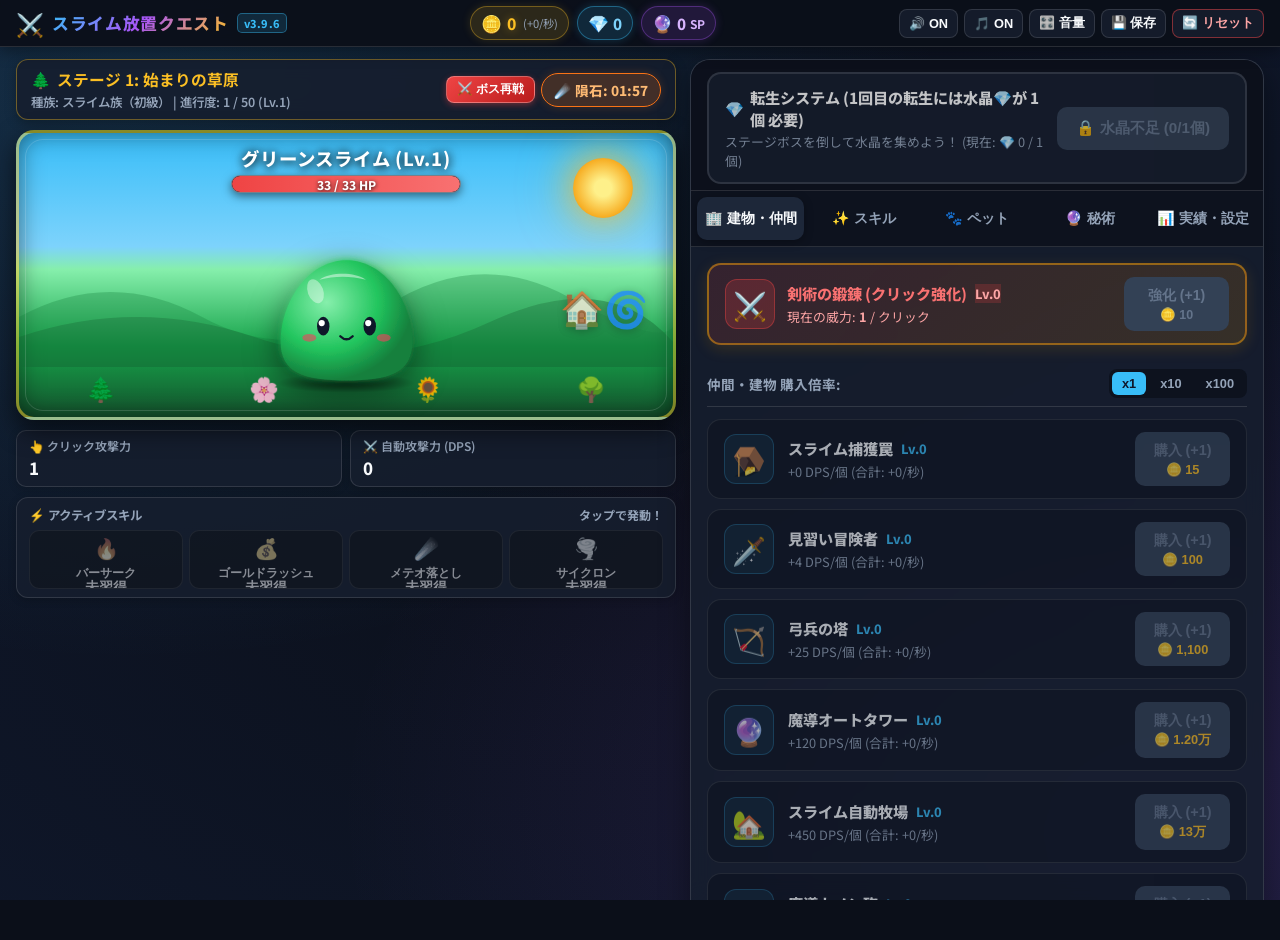
==== index.html @ 12e74dd8 "feat: v3.9.6 - 💎 通常冒険でのボス撃破時は「転生の水晶」が100%確定ドロップ！ボス再戦時は1/10確率の完全メリハリ仕様に調整！" ====
<!DOCTYPE html>
<html lang="ja">
<head>
  <meta charset="UTF-8">
  <meta name="viewport" content="width=device-width, initial-scale=1.0, maximum-scale=1.0, user-scalable=no, shrink-to-fit=no">
  <title>スライムクリッカー放置RPG - Slime Idle Quest</title>
  <link rel="preconnect" href="https://fonts.googleapis.com">
  <link rel="preconnect" href="https://fonts.gstatic.com" crossorigin>
  <link href="https://fonts.googleapis.com/css2?family=Noto+Sans+JP:wght@400;600;700;800;900&display=swap" rel="stylesheet">
  <link rel="stylesheet" href="style.css?v=3.9.6">
</head>
<body>

  <!-- ヘッダー -->
  <header>
    <div class="logo-area">
      <div class="logo-icon">⚔️</div>
      <h1>スライム放置クエスト</h1>
      <span class="version-badge" id="app-version">v3.9.6</span>
    </div>

    <div class="header-stats">
      <!-- ゴールド表示 -->
      <div class="gold-display" title="現在の所持ゴールド">
        <span class="gold-icon">🪙</span>
        <span class="gold-value" id="gold-display">0</span>
        <span class="gps-value">(+<span id="gps-display">0</span>/秒)</span>
      </div>

      <!-- 転生の水晶（ボスドロップ）表示 -->
      <div class="crystal-display" title="ボス討伐で手に入る「転生の水晶」">
        <span class="crystal-icon">💎</span>
        <span class="crystal-value" id="crystal-display">0</span>
      </div>

      <!-- 古代スキルポイント（転生で獲得）表示 -->
      <div class="soul-display" title="転生で手に入る「古代スキルポイント」">
        <span class="soul-icon">🔮</span>
        <span class="soul-value" id="sp-display">0</span>
        <span style="font-size: 0.75rem; color: var(--accent-purple-light); font-weight: 700;">SP</span>
      </div>
    </div>

    <div class="header-controls">
      <button class="icon-btn" id="btn-sound" title="効果音(SE)切替">🔊 <span id="sound-text">ON</span></button>
      <button class="icon-btn" id="btn-bgm" title="音楽(BGM)切替">🎵 <span id="bgm-text">ON</span></button>
      <button class="icon-btn" id="btn-volume-settings" title="音量調節">🎛️ 音量</button>
      <button class="icon-btn" id="btn-save" title="手動セーブ">💾 保存</button>
      <button class="icon-btn" id="btn-header-reset" style="border-color: rgba(239,68,68,0.5); color: #fca5a5;" title="データを完全初期化">🔄 リセット</button>
    </div>
  </header>

  <!-- メインコンテンツ -->
  <main class="game-container">
    
    <!-- 左カラム：バトル＆スライムエリア -->
    <section class="battle-section">
      
      <!-- ステージ情報カード -->
      <div class="stage-card">
        <div class="stage-info">
          <h2><span id="stage-icon">🌲</span> <span id="stage-title">ステージ 1: 始まりの草原</span></h2>
          <div class="stage-progress-text" id="stage-progress-text">進行度: 1 / 50 (Lv.1)</div>
        </div>
        <div style="display: flex; gap: 6px; align-items: center; flex-wrap: wrap;">
          <button class="stage-boss-btn" id="btn-open-boss-modal" title="倒したことのあるボスと再戦！">⚔️ ボス再戦</button>
          <button class="stage-exit-boss-btn" id="btn-exit-boss-replay" style="display: none;" title="通常の最高ステージ進行に戻る">⏩ 通常に戻る</button>
          <!-- 隕石ラッシュ（120秒周期 20秒攻撃力2倍フィーバー）タイマー -->
          <div class="meteor-timer-badge" id="meteor-timer-badge" title="120秒ごとに20秒間、隕石が降って全攻撃力が2倍！">
            ☄️ <span id="meteor-timer-text">隕石: 02:00</span>
          </div>
          <div class="boss-timer-badge" id="boss-timer-badge">
            BOSS: <span id="boss-timer-val">40</span>s
          </div>
        </div>
      </div>

      <!-- スライム召喚・ダイナミックステージ環境エリア -->
      <div class="slime-arena env-stage-1" id="slime-arena">
        
        <!-- 背景環境レイヤー（天体、山並み、雲、風車、パーティクル等） -->
        <div class="arena-environment" id="arena-environment"></div>

        <!-- 購入した建物・仲間たちが登場するフィールドレイヤー -->
        <div class="field-buildings-layer" id="field-buildings-layer"></div>

        <!-- エフェクト・ダメージ数値レイヤー -->
        <div class="effect-layer" id="effect-layer"></div>

        <!-- 敵ステータス -->
        <div class="enemy-info">
          <h3 class="enemy-name" id="enemy-name">グリーンスライム (Lv.1)</h3>
          <div class="enemy-hp-container">
            <div class="enemy-hp-bar" id="enemy-hp-bar"></div>
            <div class="enemy-hp-text" id="enemy-hp-text">25 / 25 HP</div>
          </div>
        </div>

        <!-- 地面の影 -->
        <div class="slime-shadow"></div>

        <!-- スライム・モンスター本体 -->
        <div class="slime-wrapper" id="slime-target">
          <svg class="slime-svg" id="slime-svg-element" viewBox="0 0 200 200">
            <defs>
              <radialGradient id="monster-grad" cx="35%" cy="35%" r="65%">
                <stop offset="0%" stop-color="#86efac" id="grad-stop-1" />
                <stop offset="60%" stop-color="#22c55e" id="grad-stop-2" />
                <stop offset="100%" stop-color="#15803d" id="grad-stop-3" />
              </radialGradient>
              <filter id="slime-glow" x="-20%" y="-20%" width="140%" height="140%">
                <feGaussianBlur stdDeviation="4" result="blur" />
                <feComposite in="SourceGraphic" in2="blur" operator="over" />
              </filter>
            </defs>
            <!-- 種族ごとに完全に切り替わるモンスターグラフィック -->
            <g id="monster-content"></g>
            <!-- 装飾（王冠や角など） -->
            <g id="slime-accessory"></g>
          </svg>
        </div>
      </div>

      <!-- 戦闘ステータス -->
      <div class="combat-stats-grid">
        <div class="stat-box">
          <span class="stat-label">👆 クリック攻撃力</span>
          <span class="stat-val" id="stat-click-power">1</span>
        </div>
        <div class="stat-box">
          <span class="stat-label">⚔️ 自動攻撃力 (DPS)</span>
          <span class="stat-val" id="stat-dps">0</span>
        </div>
      </div>

      <!-- クイック・アクティブスキルバー -->
      <div class="skills-action-bar">
        <div class="skills-action-bar-title">
          <span>⚡ アクティブスキル</span>
          <span style="font-size: 0.75rem;">タップで発動！</span>
        </div>
        <div class="active-skills-list">
          <button class="active-skill-btn" id="skill-btn-berserk" disabled>
            <span class="skill-icon">🔥</span>
            <span class="skill-name">バーサーク</span>
            <div class="skill-cooldown-overlay" id="cd-berserk"></div>
          </button>
          <button class="active-skill-btn" id="skill-btn-goldrush" disabled>
            <span class="skill-icon">💰</span>
            <span class="skill-name">ゴールドラッシュ</span>
            <div class="skill-cooldown-overlay" id="cd-goldrush"></div>
          </button>
          <button class="active-skill-btn" id="skill-btn-meteor" disabled>
            <span class="skill-icon">☄️</span>
            <span class="skill-name">メテオ落とし</span>
            <div class="skill-cooldown-overlay" id="cd-meteor"></div>
          </button>
          <button class="active-skill-btn" id="skill-btn-cyclone" disabled>
            <span class="skill-icon">🌪️</span>
            <span class="skill-name">サイクロン</span>
            <div class="skill-cooldown-overlay" id="cd-cyclone"></div>
          </button>
        </div>
      </div>

    </section>

    <!-- 右カラム：ショップ・育成・タブセクション -->
    <section class="upgrade-section">
      
      <!-- 超見やすい目立つ転生バナー / ボタンエリア -->
      <div class="rebirth-banner-container">
        <div class="rebirth-banner locked" id="rebirth-banner">
          <div class="rebirth-banner-info">
            <div class="rebirth-banner-title">
              <span class="rebirth-banner-icon">💎</span>
              <span id="rebirth-banner-text">転生システム (ボス討伐で水晶💎を獲得！)</span>
            </div>
            <div class="rebirth-banner-sub" id="rebirth-banner-sub">水晶💎を消費して転生し、古代スキルポイント(SP +1pt)をGET！</div>
          </div>
          <button class="rebirth-banner-btn" id="btn-rebirth-trigger" disabled>
            <span>💎 転生する (SP+1)</span>
          </button>
        </div>
      </div>

      <!-- タブバー -->
      <div class="tab-bar">
        <button class="tab-btn active" data-tab="buildings">🏢 建物・仲間</button>
        <button class="tab-btn" data-tab="skills">✨ スキル</button>
        <button class="tab-btn" data-tab="pets">🐾 ペット</button>
        <button class="tab-btn" data-tab="rebirth">🔮 秘術</button>
        <button class="tab-btn" data-tab="stats">📊 実績・設定</button>
      </div>

      <!-- タブコンテンツエリア -->
      <div class="tab-content">
        
        <!-- タブ1: 建物・施設 -->
        <div class="tab-pane active" id="pane-buildings">
          
          <!-- 常設: 剣術の鍛錬（クリック攻撃力強化カード） -->
          <div id="click-upgrade-container" style="margin-bottom: 12px;"></div>

          <div class="building-controls">
            <span style="font-size: 0.85rem; color: var(--text-sub); font-weight: 700;">仲間・建物 購入倍率:</span>
            <div class="buy-multiplier-group">
              <button class="mult-btn active" data-mult="1">x1</button>
              <button class="mult-btn" data-mult="10">x10</button>
              <button class="mult-btn" data-mult="100">x100</button>
            </div>
          </div>
          
          <div id="building-list" style="display: flex; flex-direction: column; gap: 10px;">
            <!-- JSで動的に建物カードを生成 -->
          </div>
        </div>

        <!-- タブ2: スキルツリー / アップグレード -->
        <div class="tab-pane" id="pane-skills">
          <div id="skill-list" style="display: flex; flex-direction: column; gap: 10px;">
            <!-- JSで動的にスキルカードを生成 -->
          </div>
        </div>

        <!-- タブ: ペット（お供モンスター） -->
        <div class="tab-pane" id="pane-pets">
          <div class="pet-intro-card">
            <div style="font-size: 1.05rem; font-weight: 800; color: #38bdf8; margin-bottom: 4px;">
              🐾 お供ペット（最大2体まで装備可能！）
            </div>
            <div style="font-size: 0.8rem; color: var(--text-sub); line-height: 1.5;">
              敵を倒した時に<strong>約1.5%の確率でモンスターが仲間入り</strong>！所持しているペットは<strong>最大2体まで同時に装備可能</strong>！同じペットを仲間にすると<strong>レベル（親愛度）がUP</strong>してボーナスがさらに強化されます！
            </div>
          </div>
          <div id="pet-list" style="display: flex; flex-direction: column; gap: 10px;">
            <!-- JSで動的にペットカードを生成 -->
          </div>
        </div>

        <!-- タブ3: 転生・古代の秘術（SPで永続強化） -->
        <div class="tab-pane" id="pane-rebirth">
          <div class="rebirth-intro-card">
            <div style="font-size: 1.1rem; font-weight: 800; color: var(--accent-purple); margin-bottom: 4px;">
              🔮 古代の秘術（永続スキル）
            </div>
            <div style="font-size: 0.85rem; color: var(--text-sub); line-height: 1.5;">
              ボスを倒して手に入れた「転生の水晶 💎」を使って転生すると、<strong>古代スキルポイント(SP)が 1pt 貯まります</strong>！SPを使って秘術を習得しよう！（Lvアップごとに必要SPが+1pt増加）
            </div>
          </div>

          <div id="rebirth-skill-list" style="display: flex; flex-direction: column; gap: 10px;">
            <!-- JSで動的に転生スキルカードを生成 -->
          </div>
        </div>

        <!-- タブ4: 実績・ステータス・設定 -->
        <div class="tab-pane" id="pane-stats">
          <h3 style="font-size: 1rem; margin-bottom: 10px; color: var(--accent-gold); font-weight: 800;">📈 プレイ統計</h3>
          <div class="stats-list">
            <div class="stats-row">
              <span>総討伐モンスター数</span>
              <strong id="stat-total-kills">0 体</strong>
            </div>
            <div class="stats-row">
              <span>累計獲得ゴールド</span>
              <strong id="stat-total-gold">0 G</strong>
            </div>
            <div class="stats-row">
              <span>累計獲得「転生の水晶」</span>
              <strong id="stat-total-crystals">0 個</strong>
            </div>
            <div class="stats-row">
              <span>転生回数（獲得古代SP）</span>
              <strong id="stat-rebirth-count">0 回</strong>
            </div>
            <div class="stats-row">
              <span>総クリック回数</span>
              <strong id="stat-total-clicks">0 回</strong>
            </div>
            <div class="stats-row">
              <span>現在の進行度</span>
              <strong id="stat-max-stage">Lv.1 (ステージ 1)</strong>
            </div>
            <div class="stats-row">
              <span>プレイ時間</span>
              <strong id="stat-play-time">0分</strong>
            </div>
          </div>

          <!-- 音量調節セクション -->
          <h3 style="font-size: 1rem; margin: 16px 0 10px 0; color: #38bdf8; font-weight: 800;">🎛️ サウンド・音量調節</h3>
          <div class="volume-control-card">
            <div class="volume-row">
              <div class="volume-label-group">
                <span>🎵 音楽 (BGM) 音量</span>
                <span class="volume-val-badge" id="val-bgm-volume-tab">75%</span>
              </div>
              <div class="volume-slider-container">
                <input type="range" min="0" max="100" value="75" class="volume-slider" id="slider-bgm-volume-tab">
              </div>
            </div>
            <div class="volume-row">
              <div class="volume-label-group">
                <span>🔊 効果音 (SE) 音量</span>
                <span class="volume-val-badge" id="val-se-volume-tab">80%</span>
              </div>
              <div class="volume-slider-container">
                <input type="range" min="0" max="100" value="80" class="volume-slider" id="slider-se-volume-tab">
              </div>
            </div>
          </div>

          <div class="setting-buttons-group">
            <button class="icon-btn" id="btn-manual-save" style="justify-content: center;">💾 進行状況を手動セーブ</button>
            <button class="danger-btn" id="btn-reset-data">⚠️ データをリセットして最初から</button>
          </div>
        </div>

      </div>

    </section>

  </main>

  <!-- 転生確認モーダル -->
  <div class="modal-backdrop" id="rebirth-modal">
    <div class="modal-box">
      <div class="modal-icon">💎</div>
      <h3 class="modal-title" style="color: #38bdf8;">水晶を使った魂の転生</h3>
      <p class="modal-desc" id="modal-rebirth-desc" style="margin-bottom: 16px;">
        「転生の水晶 💎」を消費して転生します。<br>
        ゴールドと建物はリセットされ Lv.1 からの再スタートとなりますが、<br>
        <strong style="color: #d8b4fe;">「古代スキルポイント 🔮 +2 SP（確率で +3 SP！）」を獲得し、習得した古代の秘術はすべて永久に引き継がれます！</strong>
      </p>
      <div class="modal-reward-box" style="border-color: #38bdf8; background: rgba(2, 132, 199, 0.15);">
        <span style="font-size: 1.6rem;">🔮</span>
        <span class="modal-reward-val" style="color: #d8b4fe;">獲得: 古代SP +2 pt (確率で +3 pt！)</span>
      </div>
      <div style="display: flex; gap: 10px;">
        <button class="icon-btn" id="btn-cancel-rebirth" style="flex: 1; justify-content: center; background: #334155;">やめる</button>
        <button class="modal-close-btn" id="btn-confirm-rebirth" style="flex: 1.5; background: linear-gradient(135deg, #0284c7, #7c3aed); color: #fff;">💎 消費して転生！</button>
      </div>
    </div>
  </div>

  <!-- オフライン報酬モーダル -->
  <div class="modal-backdrop" id="offline-modal">
    <div class="modal-box">
      <div class="modal-icon">🎁</div>
      <h3 class="modal-title">おかえりなさい！</h3>
      <p class="modal-desc" id="offline-modal-desc">
        あなたが冒険を休んでいる間にも、仲間の冒険者や建物たちがスライムを討伐しゴールドを稼いでおいてくれました！
      </p>
      <div class="modal-reward-box">
        <span style="font-size: 1.6rem;">🪙</span>
        <span class="modal-reward-val" id="offline-gold-val">+0 G</span>
      </div>
      <button class="modal-close-btn" id="btn-claim-offline">報酬を受け取って再開！</button>
    </div>
  </div>

  <!-- 音量設定モーダル -->
  <div class="modal-backdrop" id="volume-modal">
    <div class="modal-box">
      <div class="modal-icon">🎛️</div>
      <h3 class="modal-title" style="color: #38bdf8;">サウンド・音量設定</h3>
      <p class="modal-desc" style="margin-bottom: 16px;">
        BGM（音楽）と効果音（SE）の音量を好みの大きさにスライダーで自由に調節できます。
      </p>

      <div class="volume-control-card" style="text-align: left; background: rgba(15, 23, 42, 0.6);">
        <div class="volume-row">
          <div class="volume-label-group">
            <span>🎵 音楽 (BGM) 音量</span>
            <span class="volume-val-badge" id="val-bgm-volume-modal">75%</span>
          </div>
          <div class="volume-slider-container">
            <input type="range" min="0" max="100" value="75" class="volume-slider" id="slider-bgm-volume-modal">
          </div>
        </div>
        <div class="volume-row" style="margin-top: 10px;">
          <div class="volume-label-group">
            <span>🔊 効果音 (SE) 音量</span>
            <span class="volume-val-badge" id="val-se-volume-modal">80%</span>
          </div>
          <div class="volume-slider-container">
            <input type="range" min="0" max="100" value="80" class="volume-slider" id="slider-se-volume-modal">
          </div>
        </div>
      </div>

      <button class="modal-close-btn" id="btn-close-volume-modal">設定を閉じる</button>
    </div>
  </div>

  <!-- ⚔️ 撃破済みボス再戦モーダル -->
  <div class="modal-backdrop" id="boss-modal">
    <div class="modal-box" style="max-width: 520px;">
      <div class="modal-icon">⚔️</div>
      <h3 class="modal-title" style="color: #ef4444;">撃破済みボス再戦</h3>
      <p class="modal-desc" style="margin-bottom: 14px;">
        これまでに倒したことのあるボスの種類を選んで再戦できます！<br>
        ボスを倒すと<strong>「転生の水晶 💎（確率1/10）」</strong>や<strong>「その種族のペット（確率1.5%）」</strong>を獲得可能！
      </p>

      <div id="boss-select-list" style="max-height: 280px; overflow-y: auto; display: flex; flex-direction: column; gap: 8px; margin-bottom: 14px; text-align: left;">
        <!-- JSで動的に撃破済みボスカテゴリ一覧を生成 -->
      </div>

      <button class="modal-close-btn" id="btn-close-boss-modal">閉じる</button>
    </div>
  </div>

  <!-- トースト通知コンテナ -->
  <div class="toast-container" id="toast-container"></div>

  <!-- ゲームスクリプト -->
  <script src="game.js?v=3.9.6"></script>
</body>
</html>
---- style.css ----
:root {
  --bg-main: #0b0f19;
  --bg-card: rgba(22, 30, 46, 0.88);
  --bg-card-hover: rgba(30, 41, 59, 0.95);
  --border-color: rgba(255, 255, 255, 0.12);
  --border-gold: rgba(251, 191, 36, 0.4);
  --border-purple: rgba(168, 85, 247, 0.5);
  --text-main: #f8fafc;
  --text-sub: #94a3b8;
  --accent-gold: #fbbf24;
  --accent-gold-dark: #d97706;
  --accent-green: #22c55e;
  --accent-blue: #38bdf8;
  --accent-purple: #a855f7;
  --accent-purple-light: #d8b4fe;
  --accent-red: #ef4444;
  --hp-bar: #ef4444;
  --hp-bg: #1e293b;
  --font-sans: 'Noto Sans JP', -apple-system, BlinkMacSystemFont, sans-serif;
  --shadow-glow: 0 0 25px rgba(56, 189, 248, 0.25);
}

* {
  box-sizing: border-box;
  margin: 0;
  padding: 0;
  user-select: none;
  -webkit-user-select: none;
  -webkit-touch-callout: none;
  -webkit-tap-highlight-color: transparent;
  touch-action: manipulation;
}

html, body {
  touch-action: manipulation;
  overflow-x: hidden;
  height: 100%;
}

body {
  font-family: var(--font-sans);
  background-color: var(--bg-main);
  background-image: 
    radial-gradient(at 10% 10%, rgba(56, 189, 248, 0.15) 0px, transparent 50%),
    radial-gradient(at 90% 90%, rgba(168, 85, 247, 0.15) 0px, transparent 50%),
    radial-gradient(at 50% 50%, rgba(11, 15, 25, 1) 0px, rgba(15, 23, 42, 0.9) 100%);
  color: var(--text-main);
  min-height: 100vh;
  display: flex;
  flex-direction: column;
}

/* ヘッダー（スリム・コンパクト設計でiPadでも1行にすっきり収まる） */
header {
  display: flex;
  justify-content: space-between;
  align-items: center;
  padding: 6px 16px;
  background: rgba(11, 15, 25, 0.94);
  backdrop-filter: blur(12px);
  border-bottom: 1px solid var(--border-color);
  position: sticky;
  top: 0;
  z-index: 100;
  box-shadow: 0 4px 16px rgba(0, 0, 0, 0.4);
  gap: 10px;
  flex-wrap: nowrap;
}

.logo-area {
  display: flex;
  align-items: center;
  gap: 8px;
  flex-shrink: 0;
}

.logo-icon {
  font-size: 1.4rem;
  animation: bounce-small 2s infinite ease-in-out;
}

.logo-area h1 {
  font-size: 1.05rem;
  font-weight: 800;
  background: linear-gradient(135deg, #38bdf8, #a855f7, #fbbf24);
  -webkit-background-clip: text;
  -webkit-text-fill-color: transparent;
  letter-spacing: 0.04em;
  white-space: nowrap;
}

.version-badge {
  background: rgba(56, 189, 248, 0.15);
  border: 1px solid rgba(56, 189, 248, 0.4);
  color: #38bdf8;
  font-size: 0.68rem;
  font-weight: 800;
  padding: 1px 6px;
  border-radius: 5px;
  letter-spacing: 0.02em;
}

.header-stats {
  display: flex;
  gap: 8px;
  align-items: center;
  flex-shrink: 1;
}

.gold-display {
  display: flex;
  align-items: center;
  gap: 5px;
  background: rgba(251, 191, 36, 0.14);
  border: 1px solid rgba(251, 191, 36, 0.35);
  padding: 4px 10px;
  border-radius: 999px;
  box-shadow: 0 0 10px rgba(251, 191, 36, 0.15);
}

.gold-icon {
  font-size: 1.05rem;
  animation: spin-slow 8s linear infinite;
}

.gold-value {
  font-size: 0.98rem;
  font-weight: 800;
  color: var(--accent-gold);
  font-variant-numeric: tabular-nums;
  text-shadow: 0 0 8px rgba(251, 191, 36, 0.4);
}

.gps-value {
  font-size: 0.7rem;
  color: var(--text-sub);
  margin-left: 2px;
}

/* 転生の水晶表示バッジ */
.crystal-display {
  display: flex;
  align-items: center;
  gap: 4px;
  background: rgba(56, 189, 248, 0.15);
  border: 1px solid rgba(56, 189, 248, 0.4);
  padding: 4px 10px;
  border-radius: 999px;
  box-shadow: 0 0 10px rgba(56, 189, 248, 0.2);
}

.crystal-icon {
  font-size: 1.05rem;
  animation: magic-float 2.5s infinite ease-in-out;
}

.crystal-value {
  font-size: 0.95rem;
  font-weight: 800;
  color: #7dd3fc;
}

/* 古代スキルポイント(SP)表示バッジ */
.soul-display {
  display: flex;
  align-items: center;
  gap: 4px;
  background: rgba(168, 85, 247, 0.15);
  border: 1px solid rgba(168, 85, 247, 0.35);
  padding: 4px 10px;
  border-radius: 999px;
  box-shadow: 0 0 10px rgba(168, 85, 247, 0.2);
}

.soul-icon {
  font-size: 1.05rem;
  animation: pulse-glow 3s infinite ease-in-out;
}

.soul-value {
  font-size: 0.95rem;
  font-weight: 800;
  color: var(--accent-purple-light);
}

.header-controls {
  display: flex;
  gap: 6px;
  flex-shrink: 0;
}

.icon-btn {
  background: var(--bg-card);
  border: 1px solid var(--border-color);
  color: var(--text-main);
  padding: 5px 9px;
  border-radius: 8px;
  cursor: pointer;
  font-size: 0.8rem;
  font-weight: 700;
  transition: all 0.2s;
  display: flex;
  align-items: center;
  gap: 4px;
  white-space: nowrap;
}

.icon-btn:hover {
  background: var(--bg-card-hover);
  border-color: rgba(255, 255, 255, 0.3);
  transform: translateY(-1px);
}

/* メインレイアウト（iPadでも快適な2カラム・1画面設計） */
.game-container {
  display: grid;
  grid-template-columns: 1.15fr 1fr;
  gap: 14px;
  padding: 12px 16px;
  max-width: 1320px;
  margin: 0 auto;
  flex: 1;
  width: 100%;
}

@media (max-width: 960px) {
  .game-container {
    grid-template-columns: 1fr;
    padding: 10px;
    gap: 12px;
  }
}

/* 左側：バトル＆スライムエリア */
.battle-section {
  display: flex;
  flex-direction: column;
  gap: 10px;
}

.stage-card {
  background: var(--bg-card);
  border: 1px solid var(--border-gold);
  border-radius: 12px;
  padding: 8px 14px;
  backdrop-filter: blur(10px);
  display: flex;
  justify-content: space-between;
  align-items: center;
  box-shadow: 0 3px 12px rgba(0, 0, 0, 0.3);
}

.stage-info h2 {
  font-size: 0.98rem;
  font-weight: 700;
  color: var(--accent-gold);
  display: flex;
  align-items: center;
  gap: 6px;
}

.stage-progress-text {
  font-size: 0.78rem;
  color: var(--text-sub);
  margin-top: 2px;
  font-weight: 600;
}

.meteor-timer-badge {
  background: rgba(249, 115, 22, 0.2);
  border: 1px solid #f97316;
  color: #fdba74;
  padding: 6px 12px;
  border-radius: 999px;
  font-size: 0.85rem;
  font-weight: 800;
  display: inline-flex;
  align-items: center;
  gap: 4px;
  box-shadow: 0 0 10px rgba(249, 115, 22, 0.2);
  transition: all 0.3s ease;
}

.meteor-timer-badge.rushing {
  background: linear-gradient(135deg, #ea580c, #dc2626);
  color: #fff;
  border-color: #fef08a;
  box-shadow: 0 0 20px rgba(234, 88, 12, 0.8);
  animation: pulse-meteor 0.8s infinite alternate;
}

@keyframes pulse-meteor {
  0% { transform: scale(1); filter: drop-shadow(0 0 6px #f97316); }
  100% { transform: scale(1.08); filter: drop-shadow(0 0 16px #fef08a); }
}

.boss-timer-badge {
  background: rgba(239, 68, 68, 0.25);
  border: 1px solid var(--accent-red);
  color: #fca5a5;
  padding: 6px 12px;
  border-radius: 999px;
  font-size: 0.9rem;
  font-weight: 800;
  display: none;
}

.boss-timer-badge.active {
  display: inline-block;
  animation: pulse-red 1s infinite;
}

/* ===================================================
   本格ゲーム風バトルアリーナ ＆ 背景環境レイヤー
   =================================================== */
.slime-arena {
  border: 3px solid rgba(251, 191, 36, 0.5);
  border-radius: 18px;
  padding: 12px 14px 8px 14px;
  display: flex;
  flex-direction: column;
  align-items: center;
  justify-content: space-between;
  position: relative;
  min-height: 290px;
  max-height: 315px;
  overflow: hidden;
  box-shadow: 0 10px 25px rgba(0, 0, 0, 0.6), inset 0 0 25px rgba(0, 0, 0, 0.5);
  transition: background 0.6s ease, border-color 0.4s ease, box-shadow 0.4s ease;
}

/* ☄️ 180秒に12秒の隕石ラッシュ（攻撃力2倍＆燃え盛る業火背景） */
.slime-arena.meteor-rush-active {
  border-color: #f97316 !important;
  box-shadow: 0 0 45px rgba(234, 88, 12, 0.8), inset 0 0 50px rgba(220, 38, 38, 0.6) !important;
  background: radial-gradient(circle at 50% 10%, #7f1d1d 0%, #450a0a 45%, #180505 100%) !important;
  animation: flame-shake 1.2s infinite ease-in-out;
}

.slime-arena.meteor-rush-active::before {
  border-color: rgba(253, 186, 116, 0.7) !important;
  box-shadow: 0 0 25px rgba(249, 115, 22, 0.6);
}

.slime-arena.meteor-rush-active::after {
  content: '☄️ 隕石ラッシュ発動中！ 攻撃力 2倍！ 🔥';
  position: absolute;
  top: 14px;
  left: 50%;
  transform: translateX(-50%);
  background: linear-gradient(90deg, #dc2626, #ea580c, #dc2626);
  color: #fef08a;
  font-weight: 900;
  font-size: 0.95rem;
  padding: 4px 18px;
  border-radius: 999px;
  border: 1.5px solid #fef08a;
  box-shadow: 0 0 18px rgba(234, 88, 12, 0.9);
  z-index: 35;
  letter-spacing: 0.5px;
  animation: banner-glow 0.8s infinite alternate;
  pointer-events: none;
}

@keyframes banner-glow {
  0% { transform: translateX(-50%) scale(0.97); filter: drop-shadow(0 0 4px #ea580c); }
  100% { transform: translateX(-50%) scale(1.03); filter: drop-shadow(0 0 12px #fef08a); }
}

@keyframes flame-shake {
  0%, 100% { transform: translate(0, 0); }
  25% { transform: translate(-1.5px, 1px); }
  50% { transform: translate(1px, -1px); }
  75% { transform: translate(-1px, -1.5px); }
}

.slime-arena::before {
  content: '';
  position: absolute;
  top: 6px;
  left: 6px;
  right: 6px;
  bottom: 6px;
  border: 1px solid rgba(255, 255, 255, 0.15);
  border-radius: 18px;
  pointer-events: none;
  z-index: 8;
}

/* 各ステージのダイナミックグラフィック背景（50レベルごとに切り替わる12種類の美麗背景！） */
.slime-arena.env-stage-1 { background: linear-gradient(180deg, #38bdf8 0%, #7dd3fc 40%, #86efac 48%, #16a34a 75%, #14532d 100%); }
.slime-arena.env-stage-2 { background: linear-gradient(180deg, #090d16 0%, #1e1b4b 45%, #2e1065 70%, #0f172a 100%); }
.slime-arena.env-stage-3 { background: linear-gradient(180deg, #2e1065 0%, #581c87 40%, #3b0764 75%, #170728 100%); }
.slime-arena.env-stage-4 { background: linear-gradient(180deg, #450a0a 0%, #7f1d1d 40%, #b91c1c 70%, #1c0505 100%); }
.slime-arena.env-stage-5 { background: linear-gradient(180deg, #0284c7 0%, #38bdf8 35%, #fef08a 65%, #ca8a04 100%); }
.slime-arena.env-stage-6 { background: linear-gradient(180deg, #020617 0%, #1e1b4b 35%, #4c0519 75%, #050505 100%); }
.slime-arena.env-stage-7 { background: linear-gradient(180deg, #0284c7 0%, #06b6d4 30%, #e0f2fe 65%, #93c5fd 100%); } /* 氷結雪原 */
.slime-arena.env-stage-8 { background: linear-gradient(180deg, #ca8a04 0%, #eab308 30%, #fef08a 60%, #b45309 100%); } /* 黄金砂漠 */
.slime-arena.env-stage-9 { background: linear-gradient(180deg, #042f2e 0%, #0f766e 35%, #14b8a6 65%, #022c22 100%); } /* 深海神殿 */
.slime-arena.env-stage-10 { background: linear-gradient(180deg, #1e1b4b 0%, #312e81 35%, #4338ca 65%, #0f172a 100%); } /* 嵐の雷山 */
.slime-arena.env-stage-11 { background: linear-gradient(180deg, #3b0764 0%, #701a75 35%, #831843 65%, #18020c 100%); } /* 冥界の黄泉 */
.slime-arena.env-stage-12 { background: linear-gradient(180deg, #000000 0%, #0f172a 30%, #3b0764 65%, #020617 100%); } /* 宇宙空間 */

/* 常設クリック強化カード */
.click-upgrade-card {
  background: linear-gradient(135deg, rgba(239, 68, 68, 0.15), rgba(245, 158, 11, 0.15));
  border: 2px solid rgba(245, 158, 11, 0.5);
  border-radius: 14px;
  padding: 12px 16px;
  display: grid;
  grid-template-columns: 50px 1fr auto;
  gap: 12px;
  align-items: center;
  box-shadow: 0 4px 15px rgba(245, 158, 11, 0.15);
  transition: all 0.2s ease;
}

.click-upgrade-card:hover {
  border-color: #f59e0b;
  box-shadow: 0 4px 20px rgba(245, 158, 11, 0.3);
}

.click-upgrade-btn {
  background: linear-gradient(135deg, #f59e0b, #ef4444);
  border: 1px solid rgba(255, 255, 255, 0.4);
  color: #fff;
  padding: 8px 14px;
  border-radius: 10px;
  font-weight: 800;
  font-size: 0.88rem;
  cursor: pointer;
  min-width: 105px;
  text-align: center;
  box-shadow: 0 2px 8px rgba(239, 68, 68, 0.3);
  transition: all 0.15s;
  display: flex;
  flex-direction: column;
  align-items: center;
  gap: 2px;
}

.click-upgrade-btn:hover:not(:disabled) {
  transform: translateY(-1px);
  box-shadow: 0 4px 12px rgba(239, 68, 68, 0.5);
}

.click-upgrade-btn:disabled {
  background: #334155;
  color: #64748b;
  cursor: not-allowed;
  border-color: transparent;
  box-shadow: none;
}

.arena-environment {
  position: absolute;
  top: 0;
  left: 0;
  width: 100%;
  height: 100%;
  pointer-events: none;
  z-index: 1;
  overflow: hidden;
}

.celestial-body {
  position: absolute;
  top: 25px;
  right: 40px;
  width: 60px;
  height: 60px;
  border-radius: 50%;
  background: radial-gradient(circle, #fef08a 20%, #f59e0b 80%);
  box-shadow: 0 0 35px rgba(251, 191, 36, 0.8), 0 0 60px rgba(251, 191, 36, 0.4);
  animation: pulse-glow 3s infinite ease-in-out;
}

.env-mountains {
  position: absolute;
  bottom: 50px;
  left: 0;
  width: 100%;
  height: 120px;
  opacity: 0.6;
}

.env-cloud {
  position: absolute;
  background: rgba(255, 255, 255, 0.75);
  border-radius: 50px;
  height: 22px;
  width: 70px;
  filter: blur(1px);
  animation: float-clouds linear infinite;
}

.env-cloud::after, .env-cloud::before {
  content: '';
  position: absolute;
  background: inherit;
  border-radius: 50%;
}
.env-cloud::after { width: 32px; height: 32px; top: -14px; left: 12px; }
.env-cloud::before { width: 26px; height: 26px; top: -10px; left: 34px; }

.cloud-1 { top: 12%; left: -90px; animation-duration: 20s; }
.cloud-2 { top: 26%; left: -90px; animation-duration: 30s; animation-delay: 7s; transform: scale(0.75); opacity: 0.55; }
.cloud-3 { top: 38%; left: -90px; animation-duration: 25s; animation-delay: 14s; transform: scale(0.9); opacity: 0.65; }

.env-windmill {
  position: absolute;
  bottom: 85px;
  right: 25px;
  font-size: 2.2rem;
  opacity: 0.8;
  filter: drop-shadow(0 2px 4px rgba(0,0,0,0.3));
}

.env-windmill .blades {
  display: inline-block;
  animation: spin-slow 6s linear infinite;
}

.env-foreground-decor {
  position: absolute;
  bottom: 12px;
  width: 100%;
  display: flex;
  justify-content: space-around;
  font-size: 1.5rem;
  z-index: 2;
  opacity: 0.9;
}

.slime-shadow {
  position: absolute;
  bottom: 24px;
  left: 50%;
  transform: translateX(-50%);
  width: 140px;
  height: 20px;
  background: radial-gradient(ellipse at center, rgba(0, 0, 0, 0.6) 0%, transparent 70%);
  border-radius: 50%;
  pointer-events: none;
  z-index: 2;
}

/* ===================================================
   購入した建物・仲間のフィールドレイヤー
   =================================================== */
.field-buildings-layer {
  position: absolute;
  top: 0;
  left: 0;
  width: 100%;
  height: 100%;
  pointer-events: none;
  z-index: 3;
}

.field-unit {
  position: absolute;
  display: flex;
  flex-direction: column;
  align-items: center;
  transition: all 0.3s cubic-bezier(0.18, 0.89, 0.32, 1.28);
  filter: drop-shadow(0 6px 10px rgba(0,0,0,0.5));
}

.field-unit-icon {
  font-size: 2rem;
  line-height: 1;
}

.field-unit-count {
  background: rgba(15, 23, 42, 0.9);
  color: var(--accent-gold);
  font-size: 0.7rem;
  font-weight: 800;
  padding: 2px 7px;
  border-radius: 999px;
  border: 1px solid rgba(251, 191, 36, 0.5);
  margin-top: 3px;
  box-shadow: 0 2px 6px rgba(0,0,0,0.4);
}

.unit-trap { bottom: 35px; left: 32%; animation: trap-snap 3s infinite ease-in-out; }
.unit-trap-2 { bottom: 38px; right: 32%; animation: trap-snap 3s infinite ease-in-out 1.5s; }
.unit-novice { bottom: 65px; left: 14%; animation: sword-slash 1.2s infinite ease-in-out; }
.unit-archer { top: 35%; left: 8%; animation: bow-aim 1.5s infinite ease-in-out; }
.unit-mage_tower { top: 32%; right: 8%; animation: magic-float 2.0s infinite ease-in-out; }
.unit-ranch { bottom: 55px; right: 14%; animation: bounce-small 1.8s infinite ease-in-out; }
.unit-cannon { bottom: 22px; left: 4%; animation: cannon-recoil 2.5s infinite ease-out; }
.unit-guild { bottom: 22px; right: 4%; animation: banner-wave 2.5s infinite ease-in-out; }
.unit-dragon { top: 6%; right: 22%; font-size: 2.5rem; animation: dragon-fly 3.2s infinite ease-in-out; }

/* 妖精（オートタップ習得時） */
.unit-fairy {
  top: 45%;
  right: 25%;
  font-size: 1.8rem;
  animation: magic-float 1.8s infinite ease-in-out;
  filter: drop-shadow(0 0 8px #d8b4fe);
}

/* ⚔️ プレイヤー斬撃・武器モーションエフェクト（コンパクトでシャープなサイズ） */
.slash-effect {
  position: absolute;
  pointer-events: none;
  z-index: 45;
  width: 80px;
  height: 80px;
  transform: translate(-50%, -50%);
  display: flex;
  align-items: center;
  justify-content: center;
}

.slash-arc {
  position: absolute;
  width: 100%;
  height: 100%;
  border-radius: 50%;
  border-right: 5px solid #ffffff;
  border-top: 3.5px solid #38bdf8;
  border-bottom: 2px solid transparent;
  border-left: 2px solid transparent;
  filter: drop-shadow(0 0 8px #38bdf8) drop-shadow(0 0 14px #ffffff);
  animation: slash-arc-anim 0.2s cubic-bezier(0.1, 0.9, 0.2, 1) forwards;
}

.slash-arc.crit {
  border-right: 6px solid #fff;
  border-top: 5px solid #fbbf24;
  border-bottom: 3px solid #ef4444;
  filter: drop-shadow(0 0 10px #fbbf24) drop-shadow(0 0 16px #ea580c);
  animation: slash-arc-crit 0.22s cubic-bezier(0.1, 0.9, 0.2, 1) forwards;
}

.slash-arc.cross {
  transform: rotate(90deg);
  border-right: 5.5px solid #fff;
  border-top: 4px solid #a855f7;
  filter: drop-shadow(0 0 10px #a855f7) drop-shadow(0 0 16px #fff);
  animation: slash-arc-cross 0.22s cubic-bezier(0.1, 0.9, 0.2, 1) forwards;
}

/* 🐾 アリーナ連れ歩きペット */
.arena-pet-companion {
  position: absolute;
  bottom: 28px;
  left: 18%;
  font-size: 2.2rem;
  z-index: 10;
  pointer-events: none;
  animation: pet-float 2.2s infinite ease-in-out;
  filter: drop-shadow(0 4px 8px rgba(0, 0, 0, 0.6));
  display: flex;
  flex-direction: column;
  align-items: center;
}

.pet-name-tag {
  font-size: 0.68rem;
  font-weight: 800;
  color: #fff;
  background: rgba(15, 23, 42, 0.75);
  border: 1px solid #38bdf8;
  padding: 1px 6px;
  border-radius: 6px;
  margin-top: -2px;
  white-space: nowrap;
  box-shadow: 0 0 8px rgba(56, 189, 248, 0.4);
}

@keyframes pet-float {
  0%, 100% { transform: translateY(0) rotate(0deg) scale(1); }
  50% { transform: translateY(-8px) rotate(4deg) scale(1.08); filter: drop-shadow(0 8px 12px rgba(56, 189, 248, 0.6)); }
}

@keyframes slash-arc-anim {
  0% { transform: rotate(-80deg) scale(0.4); opacity: 1; }
  60% { transform: rotate(40deg) scale(1.3); opacity: 1; }
  100% { transform: rotate(70deg) scale(1.4); opacity: 0; }
}

@keyframes slash-arc-crit {
  0% { transform: rotate(-90deg) scale(0.4); opacity: 1; }
  60% { transform: rotate(50deg) scale(1.5); opacity: 1; }
  100% { transform: rotate(90deg) scale(1.6); opacity: 0; }
}

@keyframes slash-arc-cross {
  0% { transform: rotate(90deg) scale(0.4); opacity: 1; }
  60% { transform: rotate(-30deg) scale(1.5); opacity: 1; }
  100% { transform: rotate(-70deg) scale(1.6); opacity: 0; }
}

.attack-projectile {
  position: absolute;
  pointer-events: none;
  z-index: 30;
  font-size: 1.6rem;
  transition: all 0.28s cubic-bezier(0.25, 0.46, 0.45, 0.94);
  filter: drop-shadow(0 0 10px rgba(255, 255, 255, 0.8));
}

/* 敵情報 */
.enemy-info {
  text-align: center;
  z-index: 5;
  width: 100%;
  display: flex;
  flex-direction: column;
  align-items: center;
}

.enemy-name {
  font-size: 1.15rem;
  font-weight: 800;
  letter-spacing: 0.04em;
  margin-bottom: 4px;
  color: #ffffff;
  text-shadow: 0 2px 8px rgba(0, 0, 0, 0.9), 0 0 12px rgba(0, 0, 0, 0.7);
}

.enemy-hp-container {
  width: 230px;
  height: 18px;
  background: var(--hp-bg);
  border-radius: 10px;
  overflow: hidden;
  position: relative;
  border: 1.5px solid rgba(255, 255, 255, 0.4);
  box-shadow: 0 3px 10px rgba(0, 0, 0, 0.5), inset 0 2px 4px rgba(0, 0, 0, 0.5);
}

.enemy-hp-bar {
  width: 100%;
  height: 100%;
  background: linear-gradient(90deg, #ef4444, #f87171);
  transition: width 0.15s ease-out;
  border-radius: 8px;
}

.enemy-hp-text {
  position: absolute;
  top: 0;
  left: 0;
  width: 100%;
  height: 100%;
  display: flex;
  align-items: center;
  justify-content: center;
  font-size: 0.75rem;
  font-weight: 800;
  color: #fff;
  text-shadow: 0 1px 4px rgba(0, 0, 0, 0.95);
}

/* スライム本体 */
.slime-wrapper {
  position: relative;
  cursor: pointer;
  z-index: 5;
  margin: 6px 0 12px 0;
  transition: transform 0.05s ease;
  touch-action: none !important;
  -webkit-touch-callout: none !important;
  -webkit-user-select: none !important;
  user-select: none !important;
}

.slime-wrapper:active { transform: scale(0.92, 0.85); }
.slime-svg {
  width: 155px;
  height: 155px;
  filter: drop-shadow(0 10px 16px rgba(0, 0, 0, 0.5));
  animation: slime-idle 2.4s ease-in-out infinite alternate;
  transform-origin: bottom center;
}
.slime-wrapper.hit .slime-svg { animation: slime-squish 0.18s ease-out; }
.slime-wrapper.defeat .slime-svg { animation: slime-defeat 0.3s ease-out forwards; }

/* エフェクトレイヤー */
.effect-layer {
  position: absolute;
  top: 0;
  left: 0;
  width: 100%;
  height: 100%;
  pointer-events: none;
  z-index: 20;
  overflow: hidden;
}

.damage-number {
  position: absolute;
  font-size: 1.45rem;
  font-weight: 900;
  color: #ffffff;
  text-shadow: 0 2px 4px rgba(0, 0, 0, 0.95), 0 0 8px rgba(0, 0, 0, 0.8);
  pointer-events: none;
  animation: float-damage 0.75s cubic-bezier(0.18, 0.89, 0.32, 1.28) forwards;
  z-index: 22;
}

.damage-number.crit {
  font-size: 2.0rem;
  color: #fff7ed;
  text-shadow: 0 0 10px #f97316, 0 0 20px #ea580c, 0 2px 4px #000;
  z-index: 24;
}

.damage-number.auto-dmg {
  font-size: 1.1rem;
  color: #7dd3fc;
  text-shadow: 0 0 6px #0284c7, 0 1px 3px #000;
  opacity: 0.95;
  z-index: 21;
}

.coin-popup {
  position: absolute;
  font-size: 1.05rem;
  font-weight: 800;
  color: #fef08a;
  background: rgba(15, 23, 42, 0.65);
  border: 1px solid rgba(251, 191, 36, 0.4);
  padding: 1px 6px;
  border-radius: 6px;
  text-shadow: 0 1px 3px rgba(0, 0, 0, 0.9);
  animation: float-coin-side 0.85s ease-out forwards;
  z-index: 23;
  pointer-events: none;
}

.coin-popup.bounty {
  font-size: 1.3rem;
  color: #fbbf24;
  background: rgba(15, 23, 42, 0.8);
  border: 1px solid #fbbf24;
  padding: 3px 10px;
  border-radius: 8px;
  box-shadow: 0 0 12px rgba(251, 191, 36, 0.4);
  animation: float-damage 1s ease-out forwards;
  z-index: 26;
}

.coin-popup.soul-bounty {
  font-size: 1.35rem;
  color: #d8b4fe;
  background: rgba(88, 28, 135, 0.85);
  border: 2px solid #a855f7;
  padding: 4px 12px;
  border-radius: 10px;
  box-shadow: 0 0 20px rgba(168, 85, 247, 0.6);
  animation: float-damage 1.2s ease-out forwards;
  z-index: 28;
}

.coin-popup.crystal-bounty {
  font-size: 1.35rem;
  color: #7dd3fc;
  background: rgba(2, 132, 199, 0.85);
  border: 2px solid #38bdf8;
  padding: 4px 14px;
  border-radius: 10px;
  box-shadow: 0 0 25px rgba(56, 189, 248, 0.7);
  animation: float-damage 1.2s ease-out forwards;
  z-index: 28;
}

/* 戦闘ステータス */
.combat-stats-grid {
  display: grid;
  grid-template-columns: repeat(2, 1fr);
  gap: 8px;
}

.stat-box {
  background: var(--bg-card);
  border: 1px solid var(--border-color);
  border-radius: 10px;
  padding: 6px 12px;
  display: flex;
  flex-direction: column;
  gap: 2px;
  box-shadow: 0 2px 8px rgba(0,0,0,0.2);
}

.stat-label { font-size: 0.75rem; color: var(--text-sub); font-weight: 600; }
.stat-val { font-size: 1.05rem; font-weight: 800; color: var(--text-main); }

/* アクティブスキルエリア */
.skills-action-bar {
  background: var(--bg-card);
  border: 1px solid var(--border-color);
  border-radius: 12px;
  padding: 8px 12px;
  display: flex;
  flex-direction: column;
  gap: 6px;
  box-shadow: 0 2px 8px rgba(0,0,0,0.2);
}

.skills-action-bar-title {
  font-size: 0.78rem;
  font-weight: 700;
  color: var(--text-sub);
  display: flex;
  justify-content: space-between;
}

.active-skills-list {
  display: grid;
  grid-template-columns: repeat(4, 1fr);
  gap: 6px;
}

@media (max-width: 540px) {
  .active-skills-list {
    grid-template-columns: repeat(2, 1fr);
  }
}

.meteor-drop-particle {
  position: absolute;
  font-size: 2.2rem;
  z-index: 25;
  pointer-events: none;
  filter: drop-shadow(0 0 12px #f97316);
  animation: meteor-fall 0.65s linear forwards;
}

@keyframes meteor-fall {
  0% { transform: translate(60px, -80px) rotate(-30deg) scale(0.5); opacity: 0; }
  20% { opacity: 1; }
  85% { transform: translate(-20px, 120px) rotate(-15deg) scale(1.3); opacity: 1; }
  100% { transform: translate(-30px, 140px) rotate(0deg) scale(2); opacity: 0; filter: blur(4px) drop-shadow(0 0 30px #f59e0b); }
}

.active-skill-btn {
  background: rgba(11, 15, 25, 0.8);
  border: 1px solid var(--border-color);
  border-radius: 10px;
  padding: 6px 6px;
  display: flex;
  flex-direction: column;
  align-items: center;
  gap: 4px;
  cursor: pointer;
  position: relative;
  overflow: hidden;
  transition: all 0.2s;
  color: var(--text-main);
  font-size: 0.78rem;
}

.active-skill-btn .skill-icon {
  font-size: 1.25rem;
}

.active-skill-btn .skill-name {
  font-size: 0.75rem;
  font-weight: 700;
  white-space: nowrap;
}

.active-skill-btn:hover:not(:disabled) {
  background: var(--bg-card-hover);
  border-color: var(--accent-purple);
  transform: translateY(-1px);
  box-shadow: 0 4px 12px rgba(168, 85, 247, 0.3);
}

.active-skill-btn:disabled { opacity: 0.5; cursor: not-allowed; filter: grayscale(0.6); }
.active-skill-btn.active {
  border-color: var(--accent-gold);
  box-shadow: 0 0 20px rgba(251, 191, 36, 0.5);
  background: rgba(251, 191, 36, 0.15);
}

.skill-icon { font-size: 1.6rem; }
.skill-name { font-size: 0.8rem; font-weight: 700; }
.skill-cooldown-overlay {
  position: absolute;
  bottom: 0;
  left: 0;
  width: 100%;
  height: 0%;
  background: rgba(11, 15, 25, 0.88);
  display: flex;
  align-items: center;
  justify-content: center;
  font-size: 0.85rem;
  font-weight: 800;
  color: #fff;
  transition: height 0.1s linear;
  pointer-events: none;
}

/* ===================================================
   超見やすい目立つ転生バナー
   =================================================== */
.rebirth-banner-container {
  padding: 12px 16px 6px 16px;
  background: rgba(11, 15, 25, 0.85);
  border-bottom: 1px solid var(--border-color);
}

.rebirth-banner {
  background: linear-gradient(135deg, rgba(88, 28, 135, 0.8), rgba(30, 27, 75, 0.9));
  border: 2px solid var(--accent-purple);
  border-radius: 14px;
  padding: 12px 16px;
  display: flex;
  justify-content: space-between;
  align-items: center;
  gap: 12px;
  box-shadow: 0 4px 15px rgba(168, 85, 247, 0.25);
  transition: all 0.3s ease;
}

.rebirth-banner.locked {
  background: rgba(30, 41, 59, 0.6);
  border-color: rgba(255, 255, 255, 0.15);
  opacity: 0.75;
  box-shadow: none;
}

.rebirth-banner.available {
  background: linear-gradient(135deg, #6b21a8, #3b0764);
  border: 2px solid #fbbf24;
  box-shadow: 0 0 25px rgba(251, 191, 36, 0.4), 0 0 15px rgba(168, 85, 247, 0.5);
  animation: pulse-glow 2s infinite ease-in-out;
}

.rebirth-banner-info {
  display: flex;
  flex-direction: column;
  gap: 2px;
}

.rebirth-banner-title {
  font-size: 0.95rem;
  font-weight: 800;
  color: #fff;
  display: flex;
  align-items: center;
  gap: 6px;
}

.rebirth-banner.available .rebirth-banner-title {
  color: var(--accent-gold);
}

.rebirth-banner-sub {
  font-size: 0.8rem;
  color: var(--text-sub);
}

.rebirth-banner-btn {
  background: linear-gradient(135deg, #a855f7, #7e22ce);
  border: 1px solid rgba(255, 255, 255, 0.3);
  color: #fff;
  padding: 10px 18px;
  border-radius: 10px;
  font-weight: 800;
  font-size: 0.95rem;
  cursor: pointer;
  white-space: nowrap;
  transition: all 0.2s;
  box-shadow: 0 4px 12px rgba(168, 85, 247, 0.4);
}

.rebirth-banner-btn:hover:not(:disabled) {
  background: linear-gradient(135deg, #c084fc, #9333ea);
  transform: translateY(-2px);
  box-shadow: 0 6px 18px rgba(168, 85, 247, 0.6);
}

.rebirth-banner-btn:disabled {
  background: #334155;
  color: #64748b;
  border-color: transparent;
  cursor: not-allowed;
  box-shadow: none;
}

/* 転生タブ・古代の秘術カード */
.rebirth-intro-card {
  background: rgba(88, 28, 135, 0.2);
  border: 1px solid var(--border-purple);
  border-radius: 12px;
  padding: 12px 16px;
  margin-bottom: 8px;
}

.rebirth-skill-card {
  background: rgba(11, 15, 25, 0.6);
  border: 1px solid var(--border-purple);
  border-radius: 14px;
  padding: 12px 16px;
  display: grid;
  grid-template-columns: 50px 1fr auto;
  gap: 14px;
  align-items: center;
}

.rebirth-skill-card.maxed {
  border-color: rgba(34, 197, 94, 0.4);
  background: rgba(34, 197, 94, 0.08);
}

.rebirth-skill-btn {
  background: linear-gradient(135deg, #a855f7, #7e22ce);
  border: 1px solid rgba(255, 255, 255, 0.3);
  color: #fff;
  padding: 8px 14px;
  border-radius: 10px;
  font-weight: 800;
  font-size: 0.85rem;
  cursor: pointer;
  min-width: 95px;
  text-align: center;
  transition: all 0.15s;
}

.rebirth-skill-btn:hover:not(:disabled) {
  background: linear-gradient(135deg, #c084fc, #9333ea);
  transform: translateY(-1px);
}

.rebirth-skill-btn:disabled {
  background: #334155;
  color: #64748b;
  cursor: not-allowed;
  border-color: transparent;
}

/* 右側：ショップ・育成・タブセクション */
.upgrade-section {
  display: flex;
  flex-direction: column;
  background: var(--bg-card);
  border: 1px solid var(--border-color);
  border-radius: 20px;
  overflow: hidden;
  backdrop-filter: blur(10px);
  min-height: 600px;
  box-shadow: 0 10px 30px rgba(0, 0, 0, 0.4);
}

.tab-bar {
  display: flex;
  background: rgba(11, 15, 25, 0.7);
  border-bottom: 1px solid var(--border-color);
  padding: 6px;
  gap: 6px;
}

.tab-btn {
  flex: 1;
  background: transparent;
  border: none;
  color: var(--text-sub);
  padding: 12px 6px;
  border-radius: 10px;
  font-size: 0.88rem;
  font-weight: 700;
  cursor: pointer;
  transition: all 0.2s;
  display: flex;
  align-items: center;
  justify-content: center;
  gap: 4px;
}

.tab-btn:hover { color: var(--text-main); background: rgba(255, 255, 255, 0.05); }
.tab-btn.active {
  color: var(--text-main);
  background: var(--bg-card-hover);
  box-shadow: 0 2px 10px rgba(0, 0, 0, 0.3);
}

.tab-content {
  padding: 16px;
  flex: 1;
  overflow-y: auto;
  max-height: calc(100vh - 220px);
}

.tab-pane {
  display: none;
  flex-direction: column;
  gap: 12px;
}

.tab-pane.active { display: flex; }

.building-controls {
  display: flex;
  justify-content: space-between;
  align-items: center;
  padding-bottom: 8px;
  border-bottom: 1px solid var(--border-color);
}

.buy-multiplier-group {
  display: flex;
  gap: 4px;
  background: rgba(11, 15, 25, 0.7);
  padding: 3px;
  border-radius: 8px;
}

.mult-btn {
  background: transparent;
  border: none;
  color: var(--text-sub);
  padding: 4px 10px;
  border-radius: 6px;
  font-size: 0.8rem;
  font-weight: 800;
  cursor: pointer;
}

.mult-btn.active {
  background: var(--accent-blue);
  color: #0f172a;
}

.building-card {
  background: rgba(11, 15, 25, 0.6);
  border: 1px solid var(--border-color);
  border-radius: 14px;
  padding: 12px 16px;
  display: grid;
  grid-template-columns: 50px 1fr auto;
  gap: 14px;
  align-items: center;
  transition: all 0.2s;
}

.building-card:hover {
  background: rgba(30, 41, 59, 0.85);
  border-color: rgba(255, 255, 255, 0.25);
  transform: translateY(-1px);
}

.building-card.cant-afford { opacity: 0.65; }
.building-icon-wrap {
  width: 50px;
  height: 50px;
  background: rgba(56, 189, 248, 0.1);
  border: 1px solid rgba(56, 189, 248, 0.3);
  border-radius: 12px;
  display: flex;
  align-items: center;
  justify-content: center;
  font-size: 1.7rem;
}

.building-details { display: flex; flex-direction: column; gap: 3px; }
.building-name-row { display: flex; align-items: center; gap: 8px; }
.building-name { font-size: 0.95rem; font-weight: 800; }
.building-level { font-size: 0.8rem; color: var(--accent-blue); font-weight: 800; }
.building-production { font-size: 0.8rem; color: var(--text-sub); }

.building-buy-btn {
  background: linear-gradient(135deg, #2563eb, #1d4ed8);
  border: 1px solid rgba(255, 255, 255, 0.2);
  color: #fff;
  padding: 8px 16px;
  border-radius: 10px;
  font-weight: 800;
  font-size: 0.9rem;
  cursor: pointer;
  display: flex;
  flex-direction: column;
  align-items: center;
  gap: 2px;
  min-width: 95px;
  transition: all 0.15s;
}

.building-buy-btn:hover:not(:disabled) {
  background: linear-gradient(135deg, #3b82f6, #2563eb);
  transform: translateY(-1px);
  box-shadow: 0 4px 14px rgba(37, 99, 235, 0.4);
}

.building-buy-btn:disabled {
  background: #334155;
  color: #64748b;
  cursor: not-allowed;
  border-color: transparent;
}

.building-cost { font-size: 0.8rem; color: var(--accent-gold); }

/* スキルカード */
.skill-card {
  background: rgba(11, 15, 25, 0.6);
  border: 1px solid var(--border-color);
  border-radius: 14px;
  padding: 12px 16px;
  display: grid;
  grid-template-columns: 50px 1fr auto;
  gap: 14px;
  align-items: center;
}

.skill-card.unlocked {
  border-color: rgba(34, 197, 94, 0.4);
  background: rgba(34, 197, 94, 0.08);
}

.skill-card-icon {
  width: 50px;
  height: 50px;
  background: rgba(168, 85, 247, 0.1);
  border: 1px solid rgba(168, 85, 247, 0.3);
  border-radius: 12px;
  display: flex;
  align-items: center;
  justify-content: center;
  font-size: 1.7rem;
}

.skill-card-info { display: flex; flex-direction: column; gap: 3px; }
.skill-card-name { font-size: 0.95rem; font-weight: 800; }
.skill-card-desc { font-size: 0.8rem; color: var(--text-sub); }

.skill-unlock-btn {
  background: linear-gradient(135deg, #a855f7, #7e22ce);
  border: 1px solid rgba(255, 255, 255, 0.2);
  color: #fff;
  padding: 8px 14px;
  border-radius: 10px;
  font-weight: 800;
  font-size: 0.85rem;
  cursor: pointer;
  min-width: 95px;
  text-align: center;
  transition: all 0.15s;
}

.skill-unlock-btn:hover:not(:disabled) {
  background: linear-gradient(135deg, #c084fc, #9333ea);
  transform: translateY(-1px);
}

.skill-unlock-btn:disabled {
  background: #334155;
  color: #64748b;
  cursor: not-allowed;
}

.skill-badge-max {
  background: rgba(34, 197, 94, 0.2);
  color: var(--accent-green);
  border: 1px solid var(--accent-green);
  padding: 6px 12px;
  border-radius: 8px;
  font-size: 0.8rem;
  font-weight: 800;
}

/* 実績・設定 */
.stats-list { display: flex; flex-direction: column; gap: 8px; }
.stats-row {
  display: flex;
  justify-content: space-between;
  padding: 10px 14px;
  background: rgba(11, 15, 25, 0.5);
  border-radius: 10px;
  font-size: 0.9rem;
}

.setting-buttons-group {
  display: flex;
  flex-direction: column;
  gap: 8px;
  margin-top: 16px;
}

.danger-btn {
  background: rgba(239, 68, 68, 0.15);
  border: 1px solid var(--accent-red);
  color: #fca5a5;
  padding: 12px;
  border-radius: 10px;
  cursor: pointer;
  font-weight: 800;
  transition: all 0.2s;
}

.danger-btn:hover { background: rgba(239, 68, 68, 0.3); }

/* モーダル */
.modal-backdrop {
  position: fixed;
  top: 0;
  left: 0;
  width: 100vw;
  height: 100vh;
  background: rgba(0, 0, 0, 0.75);
  backdrop-filter: blur(8px);
  display: flex;
  align-items: center;
  justify-content: center;
  z-index: 1000;
  opacity: 0;
  pointer-events: none;
  transition: opacity 0.25s ease;
}

.modal-backdrop.show { opacity: 1; pointer-events: auto; }
.modal-box {
  background: #1e293b;
  border: 2px solid var(--border-gold);
  border-radius: 24px;
  padding: 30px;
  max-width: 450px;
  width: 90%;
  text-align: center;
  box-shadow: 0 25px 50px rgba(0, 0, 0, 0.6);
  transform: scale(0.9);
  transition: transform 0.25s cubic-bezier(0.18, 0.89, 0.32, 1.28);
}

.modal-backdrop.show .modal-box { transform: scale(1); }
.modal-icon {
  font-size: 3.2rem;
  margin-bottom: 12px;
  animation: bounce-small 2s infinite ease-in-out;
}

.modal-title {
  font-size: 1.4rem;
  margin-bottom: 8px;
  color: var(--accent-gold);
  font-weight: 800;
}

.modal-desc {
  color: var(--text-sub);
  font-size: 0.95rem;
  margin-bottom: 20px;
  line-height: 1.6;
}

.modal-reward-box {
  background: rgba(11, 15, 25, 0.7);
  border: 1px solid rgba(251, 191, 36, 0.4);
  border-radius: 14px;
  padding: 16px;
  margin-bottom: 20px;
  display: flex;
  align-items: center;
  justify-content: center;
  gap: 10px;
}

.modal-reward-val {
  font-size: 1.6rem;
  font-weight: 800;
  color: var(--accent-gold);
}

.modal-close-btn {
  background: linear-gradient(135deg, #fbbf24, #d97706);
  border: none;
  color: #0f172a;
  font-size: 1rem;
  font-weight: 800;
  padding: 14px 28px;
  border-radius: 12px;
  cursor: pointer;
  width: 100%;
  transition: all 0.2s;
  box-shadow: 0 4px 15px rgba(251, 191, 36, 0.4);
}

.modal-close-btn:hover { filter: brightness(1.1); transform: translateY(-1px); }

.toast-container {
  position: fixed;
  bottom: 20px;
  right: 20px;
  display: flex;
  flex-direction: column;
  gap: 8px;
  z-index: 2000;
  pointer-events: none;
}

.toast {
  background: rgba(22, 30, 46, 0.96);
  border: 1px solid var(--accent-gold);
  color: var(--text-main);
  padding: 12px 18px;
  border-radius: 12px;
  box-shadow: 0 6px 20px rgba(0, 0, 0, 0.5);
  font-size: 0.9rem;
  font-weight: 700;
  animation: slide-toast 0.3s ease-out forwards;
}

/* アニメーションキーフレーム */
@keyframes slime-idle {
  0% { transform: scale(1, 1) translateY(0); }
  50% { transform: scale(1.05, 0.95) translateY(4px); }
  100% { transform: scale(0.96, 1.04) translateY(-6px); }
}

@keyframes slime-squish {
  0% { transform: scale(1.25, 0.75) translateY(12px); }
  50% { transform: scale(0.85, 1.15) translateY(-6px); }
  100% { transform: scale(1, 1) translateY(0); }
}

@keyframes slime-defeat {
  0% { transform: scale(1, 1); opacity: 1; filter: brightness(2.5); }
  50% { transform: scale(1.35, 0.5); opacity: 0.8; }
  100% { transform: scale(0.1, 0.1) translateY(40px); opacity: 0; }
}

@keyframes float-damage {
  0% { opacity: 1; transform: translate(-50%, 0) scale(0.8); }
  25% { transform: translate(calc(-50% + (var(--rand-x, 0) * 0.8px)), -32px) scale(1.2); }
  100% { opacity: 0; transform: translate(calc(-50% + (var(--rand-x, 0) * 1.2px)), -75px) scale(0.9); }
}

@keyframes float-coin-side {
  0% { opacity: 0; transform: translate(10px, 0) scale(0.7); }
  20% { opacity: 1; transform: translate(25px, -18px) scale(1.0); }
  80% { opacity: 0.9; transform: translate(40px, -40px) scale(0.95); }
  100% { opacity: 0; transform: translate(50px, -55px) scale(0.85); }
}

@keyframes float-clouds {
  0% { transform: translateX(0); }
  100% { transform: translateX(700px); }
}

@keyframes pulse-glow {
  0%, 100% { transform: scale(1); filter: drop-shadow(0 0 12px rgba(251, 191, 36, 0.5)); }
  50% { transform: scale(1.02); filter: drop-shadow(0 0 20px rgba(251, 191, 36, 0.8)); }
}

@keyframes float-up-particle {
  0% { transform: translateY(0) rotate(0deg); opacity: 0; }
  20% { opacity: 0.8; }
  80% { opacity: 0.8; }
  100% { transform: translateY(-80px) rotate(360deg); opacity: 0; }
}

/* 🗡️ 新米冒険者：構えから一気に振り下ろす袈裟斬り */
@keyframes sword-slash {
  0%, 100% { transform: rotate(0deg) translate(0, 0); }
  25% { transform: rotate(-35deg) translate(-4px, -8px); } /* 溜め */
  45% { transform: rotate(50deg) translate(10px, 6px) scale(1.25); filter: drop-shadow(0 0 10px #38bdf8); } /* 一閃！ */
  60% { transform: rotate(20deg) translate(4px, 2px); }
}

/* 🏹 熟練エルフ弓兵：引き絞りから力強い射出 */
@keyframes bow-aim {
  0%, 100% { transform: scale(1) translate(0, 0); }
  35% { transform: scale(0.92, 1.1) translate(-6px, -2px) rotate(-12deg); } /* グッと引き絞る */
  45% { transform: scale(1.22, 0.92) translate(5px, 0) rotate(6deg); filter: drop-shadow(0 0 12px #86efac); } /* 射出！ */
  70% { transform: scale(1) translate(0, 0); }
}

/* 🔮 魔導タワー：魔力収束から光球解放 */
@keyframes magic-float {
  0%, 100% { transform: translateY(0) scale(1); filter: drop-shadow(0 0 8px #a855f7); }
  40% { transform: translateY(-8px) scale(0.9); filter: drop-shadow(0 0 25px #d8b4fe); }
  55% { transform: translateY(-2px) scale(1.25); filter: drop-shadow(0 0 35px #ffffff); } /* 発射！ */
}

/* 罠：バネ仕掛けでガブッと挟み込む */
@keyframes trap-snap {
  0%, 80%, 100% { transform: scale(1); }
  85% { transform: scale(1.35, 0.55); filter: brightness(1.3); }
  90% { transform: scale(0.85, 1.25); }
}

/* 💥 魔導キャノン：激しい反動とド迫力の発射炎 */
@keyframes cannon-recoil {
  0%, 80%, 100% { transform: translateX(0) scale(1); }
  84% { transform: translateX(3px) scale(0.95, 1.05); } /* 予兆 */
  88% { transform: translateX(-16px) scale(1.35, 0.8) rotate(-6deg); filter: drop-shadow(0 0 25px #f97316); } /* ドカン！ */
  94% { transform: translateX(-4px) scale(0.98, 1.02); }
}

/* 🏴‍☠️ ギルド旗：風になびく */
@keyframes banner-wave {
  0%, 100% { transform: rotate(0deg); }
  50% { transform: rotate(6deg) scale(1.03); }
}

/* 🐉 召喚古代ドラゴン：首を持ち上げて火炎ブレス噴射 */
@keyframes dragon-fly {
  0%, 100% { transform: translateY(0) rotate(0deg) scale(1); }
  30% { transform: translateY(-14px) rotate(-10deg) scale(0.95); } /* 溜め */
  50% { transform: translateY(8px) rotate(14deg) scale(1.3); filter: drop-shadow(0 0 35px #ef4444); } /* ブレス放射！ */
  75% { transform: translateY(-4px) rotate(4deg) scale(1.05); }
}

@keyframes bounce-small {
  0%, 100% { transform: translateY(0); }
  50% { transform: translateY(-4px); }
}

@keyframes pulse-red {
  0%, 100% { opacity: 1; }
  50% { opacity: 0.5; }
}

@keyframes spin-slow {
  from { transform: rotate(0deg); }
  to { rotate(360deg); }
}

@keyframes slide-toast {
  from { opacity: 0; transform: translateX(50px); }
  to { opacity: 1; transform: translateX(0); }
}

/* 🎛️ 音量調節・サウンドコントロール用スタイル */
.volume-control-card {
  background: rgba(30, 41, 59, 0.7);
  border: 1px solid rgba(255, 255, 255, 0.12);
  border-radius: var(--radius-md);
  padding: 16px;
  margin-bottom: 16px;
  display: flex;
  flex-direction: column;
  gap: 14px;
}

.volume-row {
  display: flex;
  flex-direction: column;
  gap: 6px;
}

.volume-label-group {
  display: flex;
  justify-content: space-between;
  align-items: center;
  font-size: 0.9rem;
  font-weight: 700;
  color: var(--text-main);
}

.volume-slider-container {
  display: flex;
  align-items: center;
  gap: 12px;
}

.volume-slider {
  flex: 1;
  height: 10px;
  border-radius: 5px;
  background: rgba(255, 255, 255, 0.2);
  outline: none;
  -webkit-appearance: none;
  cursor: pointer;
  accent-color: #38bdf8;
}

.volume-slider::-webkit-slider-thumb {
  -webkit-appearance: none;
  width: 24px;
  height: 24px;
  border-radius: 50%;
  background: #38bdf8;
  box-shadow: 0 0 10px rgba(56, 189, 248, 0.8);
  cursor: pointer;
  border: 2px solid #ffffff;
}

.volume-val-badge {
  font-size: 0.85rem;
  font-weight: 800;
  color: #38bdf8;
  min-width: 45px;
  text-align: right;
}

/* 📱 iPad・タブレット用スマート表示最適化（画面下への侵食を完全防止！） */
@media (max-width: 1024px) {
  header {
    padding: 5px 12px;
    gap: 6px;
  }
  .logo-area h1 {
    font-size: 0.95rem;
  }
  .header-stats {
    gap: 6px;
  }
  .gold-display, .crystal-display, .soul-display {
    padding: 3px 8px;
    font-size: 0.85rem;
  }
  .gold-value, .crystal-value, .soul-value {
    font-size: 0.88rem;
  }
  .header-controls {
    gap: 4px;
  }
  .icon-btn {
    padding: 4px 7px;
    font-size: 0.75rem;
  }
  .game-container {
    gap: 10px;
    padding: 8px 10px;
  }
  .tab-content {
    max-height: calc(100vh - 160px);
  }
}

@media (max-width: 768px) {
  .version-badge {
    display: none;
  }
  .gps-value {
    display: none;
  }
  .header-controls .icon-btn span {
    display: none;
  }
  .header-controls .icon-btn {
    padding: 6px 8px;
    font-size: 0.95rem;
  }
}

/* 🐾 ペットタブ＆ペットカードスタイル */
.pet-intro-card {
  background: rgba(56, 189, 248, 0.12);
  border: 1px solid rgba(56, 189, 248, 0.4);
  border-radius: 12px;
  padding: 12px 16px;
  margin-bottom: 8px;
}

.pet-card {
  background: rgba(11, 15, 25, 0.6);
  border: 1px solid var(--border-color);
  border-radius: 14px;
  padding: 12px 16px;
  display: grid;
  grid-template-columns: 50px 1fr auto;
  gap: 14px;
  align-items: center;
  transition: all 0.2s;
}

.pet-card.equipped {
  border-color: #38bdf8;
  background: rgba(56, 189, 248, 0.12);
  box-shadow: 0 0 15px rgba(56, 189, 248, 0.25);
}

.pet-card.locked {
  opacity: 0.55;
  filter: grayscale(0.8);
}

.pet-icon-wrap {
  width: 50px;
  height: 50px;
  background: rgba(56, 189, 248, 0.15);
  border: 1px solid rgba(56, 189, 248, 0.35);
  border-radius: 12px;
  display: flex;
  align-items: center;
  justify-content: center;
  font-size: 1.8rem;
}

.pet-info {
  display: flex;
  flex-direction: column;
  gap: 3px;
}

.pet-name {
  font-size: 0.95rem;
  font-weight: 800;
  color: var(--text-main);
  display: flex;
  align-items: center;
  gap: 6px;
}

.pet-level-badge {
  font-size: 0.75rem;
  font-weight: 800;
  color: #38bdf8;
  background: rgba(56, 189, 248, 0.18);
  padding: 1px 6px;
  border-radius: 6px;
  border: 1px solid rgba(56, 189, 248, 0.4);
}

.pet-effect {
  font-size: 0.8rem;
  color: #7dd3fc;
  font-weight: 600;
}

.pet-desc {
  font-size: 0.72rem;
  color: var(--text-sub);
}

.pet-equip-btn {
  background: linear-gradient(135deg, #0284c7, #0369a1);
  border: 1px solid rgba(255, 255, 255, 0.25);
  color: #fff;
  padding: 8px 14px;
  border-radius: 10px;
  font-weight: 800;
  font-size: 0.85rem;
  cursor: pointer;
  min-width: 90px;
  text-align: center;
  transition: all 0.15s;
}

.pet-equip-btn:hover {
  background: linear-gradient(135deg, #38bdf8, #0284c7);
  transform: translateY(-1px);
}

.pet-equip-btn.equipped {
  background: rgba(34, 197, 94, 0.2);
  border-color: #22c55e;
  color: #86efac;
}

/* ⚔️ ボス再戦ボタン＆モーダル用スタイル */
.stage-boss-btn {
  background: linear-gradient(135deg, #ef4444, #b91c1c);
  border: 1px solid rgba(255, 255, 255, 0.3);
  color: #fff;
  padding: 4px 10px;
  border-radius: 8px;
  font-weight: 800;
  font-size: 0.78rem;
  cursor: pointer;
  box-shadow: 0 2px 6px rgba(239, 68, 68, 0.4);
  transition: all 0.15s;
}

.stage-boss-btn:hover {
  background: linear-gradient(135deg, #f87171, #dc2626);
  transform: translateY(-1px);
}

.stage-exit-boss-btn {
  background: linear-gradient(135deg, #0284c7, #0369a1);
  border: 1px solid rgba(255, 255, 255, 0.3);
  color: #fff;
  padding: 4px 10px;
  border-radius: 8px;
  font-weight: 800;
  font-size: 0.78rem;
  cursor: pointer;
  box-shadow: 0 2px 6px rgba(2, 132, 199, 0.4);
  animation: pulse-glow 2s infinite ease-in-out;
}

.boss-category-card {
  background: rgba(15, 23, 42, 0.75);
  border: 1px solid rgba(239, 68, 68, 0.3);
  border-radius: 12px;
  padding: 10px 14px;
  display: flex;
  flex-direction: column;
  gap: 8px;
}

.boss-category-header {
  display: flex;
  justify-content: space-between;
  align-items: center;
  font-size: 0.92rem;
  font-weight: 800;
  color: #fca5a5;
  border-bottom: 1px solid rgba(255, 255, 255, 0.1);
  padding-bottom: 4px;
}

.boss-btn-grid {
  display: grid;
  grid-template-columns: repeat(auto-fill, minmax(130px, 1fr));
  gap: 8px;
}

.boss-fight-btn {
  background: rgba(30, 41, 59, 0.85);
  border: 1px solid rgba(239, 68, 68, 0.5);
  color: #fff;
  padding: 6px 10px;
  border-radius: 8px;
  font-size: 0.8rem;
  font-weight: 700;
  cursor: pointer;
  display: flex;
  flex-direction: column;
  align-items: center;
  gap: 2px;
  transition: all 0.15s;
}

.boss-fight-btn:hover {
  background: rgba(239, 68, 68, 0.25);
  border-color: #ef4444;
  transform: translateY(-1px);
}
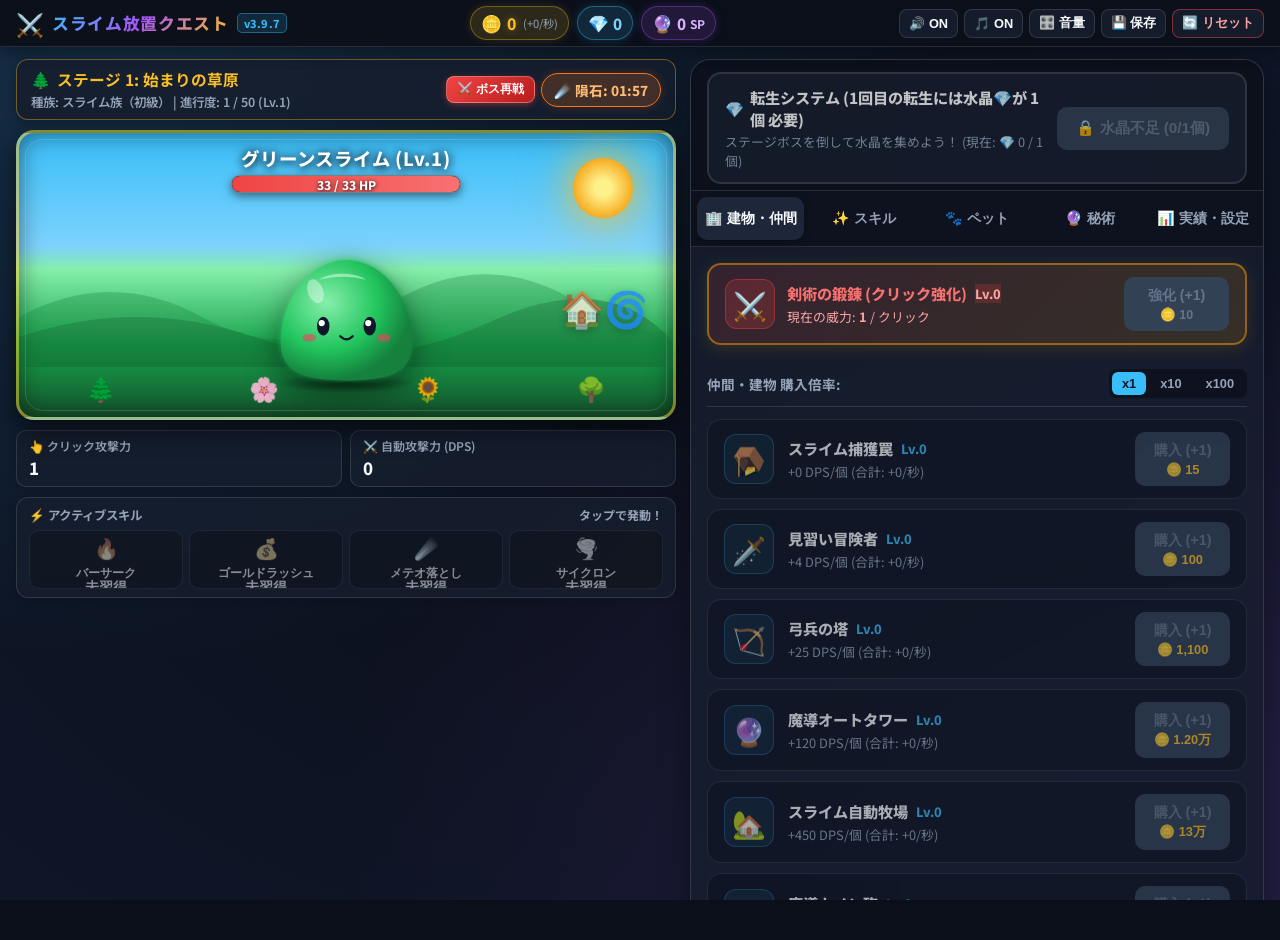
==== commit d8f36f7f: "feat: v3.9.7 - 🪙 オフライン放置収益の計算式をリバランス！オンライン時の10分の1（10%）の適正ペースに最適化！" ====
--- a/index.html
+++ b/index.html
@@ -7,7 +7,7 @@
   <link rel="preconnect" href="https://fonts.googleapis.com">
   <link rel="preconnect" href="https://fonts.gstatic.com" crossorigin>
   <link href="https://fonts.googleapis.com/css2?family=Noto+Sans+JP:wght@400;600;700;800;900&display=swap" rel="stylesheet">
-  <link rel="stylesheet" href="style.css?v=3.9.6">
+  <link rel="stylesheet" href="style.css?v=3.9.7">
 </head>
 <body>
 
@@ -16,7 +16,7 @@
     <div class="logo-area">
       <div class="logo-icon">⚔️</div>
       <h1>スライム放置クエスト</h1>
-      <span class="version-badge" id="app-version">v3.9.6</span>
+      <span class="version-badge" id="app-version">v3.9.7</span>
     </div>
 
     <div class="header-stats">
@@ -416,6 +416,6 @@
   <div class="toast-container" id="toast-container"></div>
 
   <!-- ゲームスクリプト -->
-  <script src="game.js?v=3.9.6"></script>
+  <script src="game.js?v=3.9.7"></script>
 </body>
 </html>
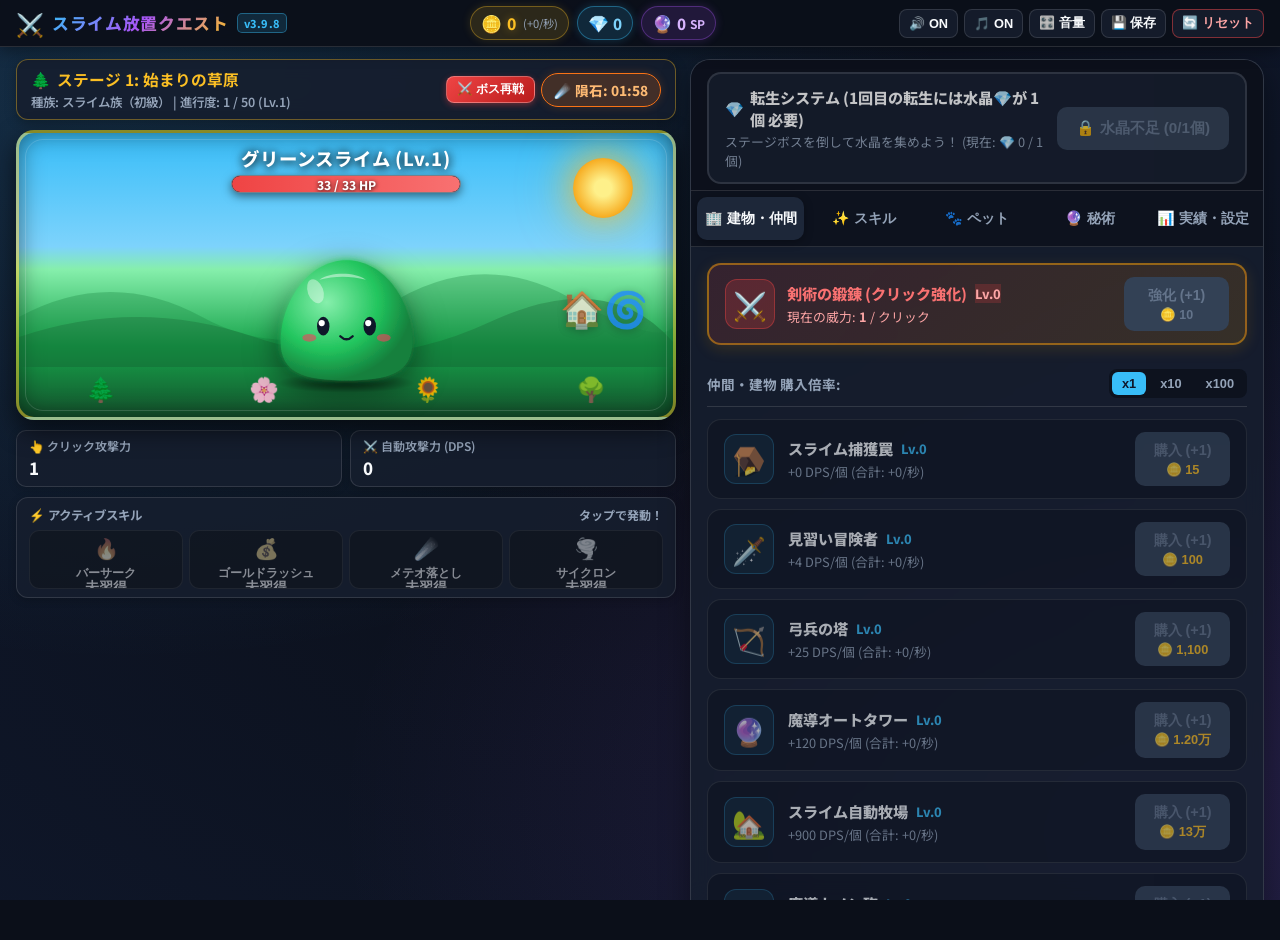
==== commit 5eaa021d: "feat: v3.9.8 - 🏡 スライム自動牧場の基礎攻撃力（DPS）を450から900へ2倍に強化！中盤の戦力進行をスムーズに最適化！" ====
--- a/index.html
+++ b/index.html
@@ -7,7 +7,7 @@
   <link rel="preconnect" href="https://fonts.googleapis.com">
   <link rel="preconnect" href="https://fonts.gstatic.com" crossorigin>
   <link href="https://fonts.googleapis.com/css2?family=Noto+Sans+JP:wght@400;600;700;800;900&display=swap" rel="stylesheet">
-  <link rel="stylesheet" href="style.css?v=3.9.7">
+  <link rel="stylesheet" href="style.css?v=3.9.8">
 </head>
 <body>
 
@@ -16,7 +16,7 @@
     <div class="logo-area">
       <div class="logo-icon">⚔️</div>
       <h1>スライム放置クエスト</h1>
-      <span class="version-badge" id="app-version">v3.9.7</span>
+      <span class="version-badge" id="app-version">v3.9.8</span>
     </div>
 
     <div class="header-stats">
@@ -416,6 +416,6 @@
   <div class="toast-container" id="toast-container"></div>
 
   <!-- ゲームスクリプト -->
-  <script src="game.js?v=3.9.7"></script>
+  <script src="game.js?v=3.9.8"></script>
 </body>
 </html>
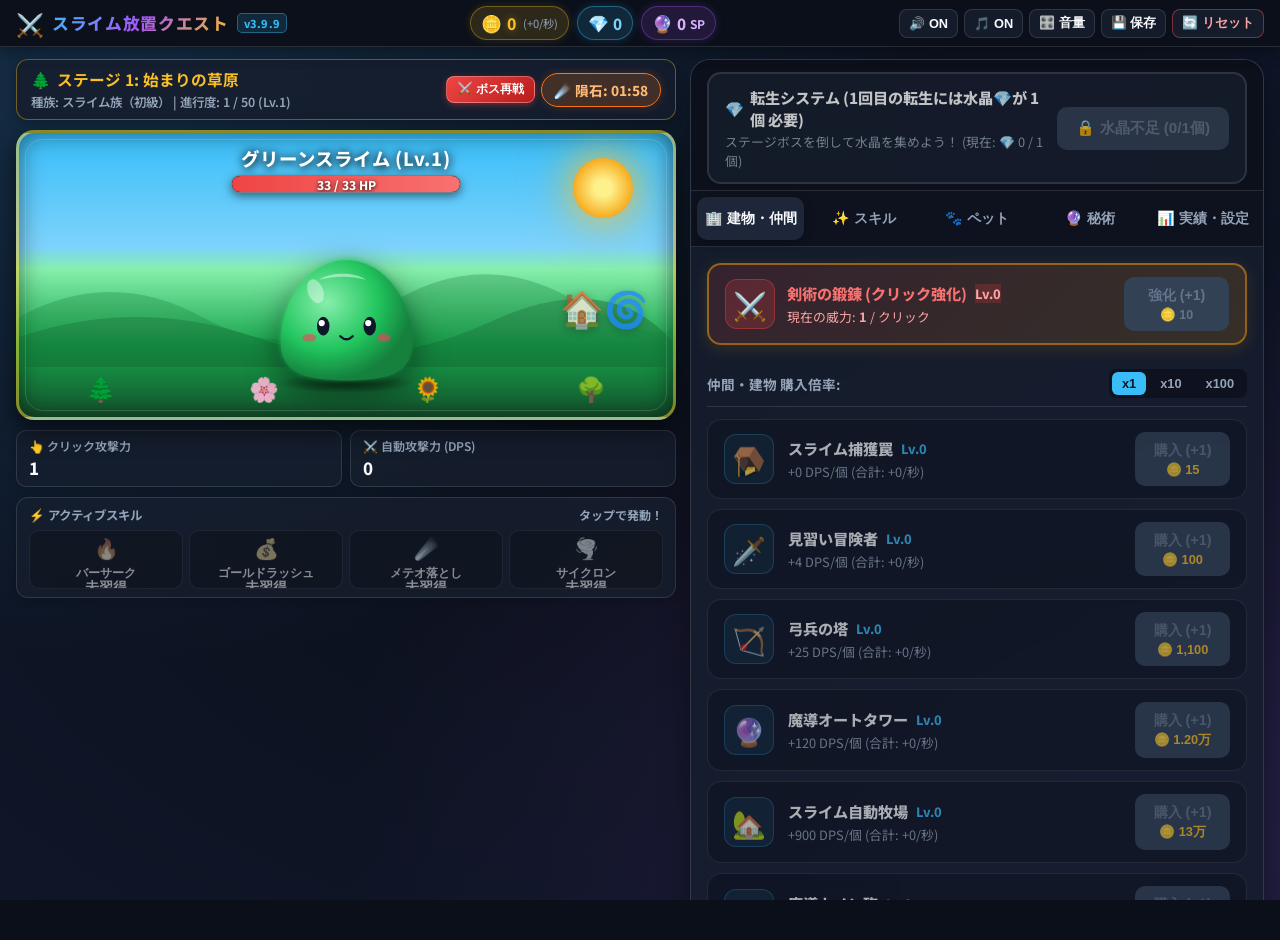
==== commit 0ac83415: "feat: v3.9.9 - 💥 魔導カノン砲・冒険者ギルド・契約ドラゴンの基礎攻撃力（DPS）をそれぞれ2倍に強化！上位建物の爽快感を大幅アップ！" ====
--- a/index.html
+++ b/index.html
@@ -7,7 +7,7 @@
   <link rel="preconnect" href="https://fonts.googleapis.com">
   <link rel="preconnect" href="https://fonts.gstatic.com" crossorigin>
   <link href="https://fonts.googleapis.com/css2?family=Noto+Sans+JP:wght@400;600;700;800;900&display=swap" rel="stylesheet">
-  <link rel="stylesheet" href="style.css?v=3.9.8">
+  <link rel="stylesheet" href="style.css?v=3.9.9">
 </head>
 <body>
 
@@ -16,7 +16,7 @@
     <div class="logo-area">
       <div class="logo-icon">⚔️</div>
       <h1>スライム放置クエスト</h1>
-      <span class="version-badge" id="app-version">v3.9.8</span>
+      <span class="version-badge" id="app-version">v3.9.9</span>
     </div>
 
     <div class="header-stats">
@@ -416,6 +416,6 @@
   <div class="toast-container" id="toast-container"></div>
 
   <!-- ゲームスクリプト -->
-  <script src="game.js?v=3.9.8"></script>
+  <script src="game.js?v=3.9.9"></script>
 </body>
 </html>
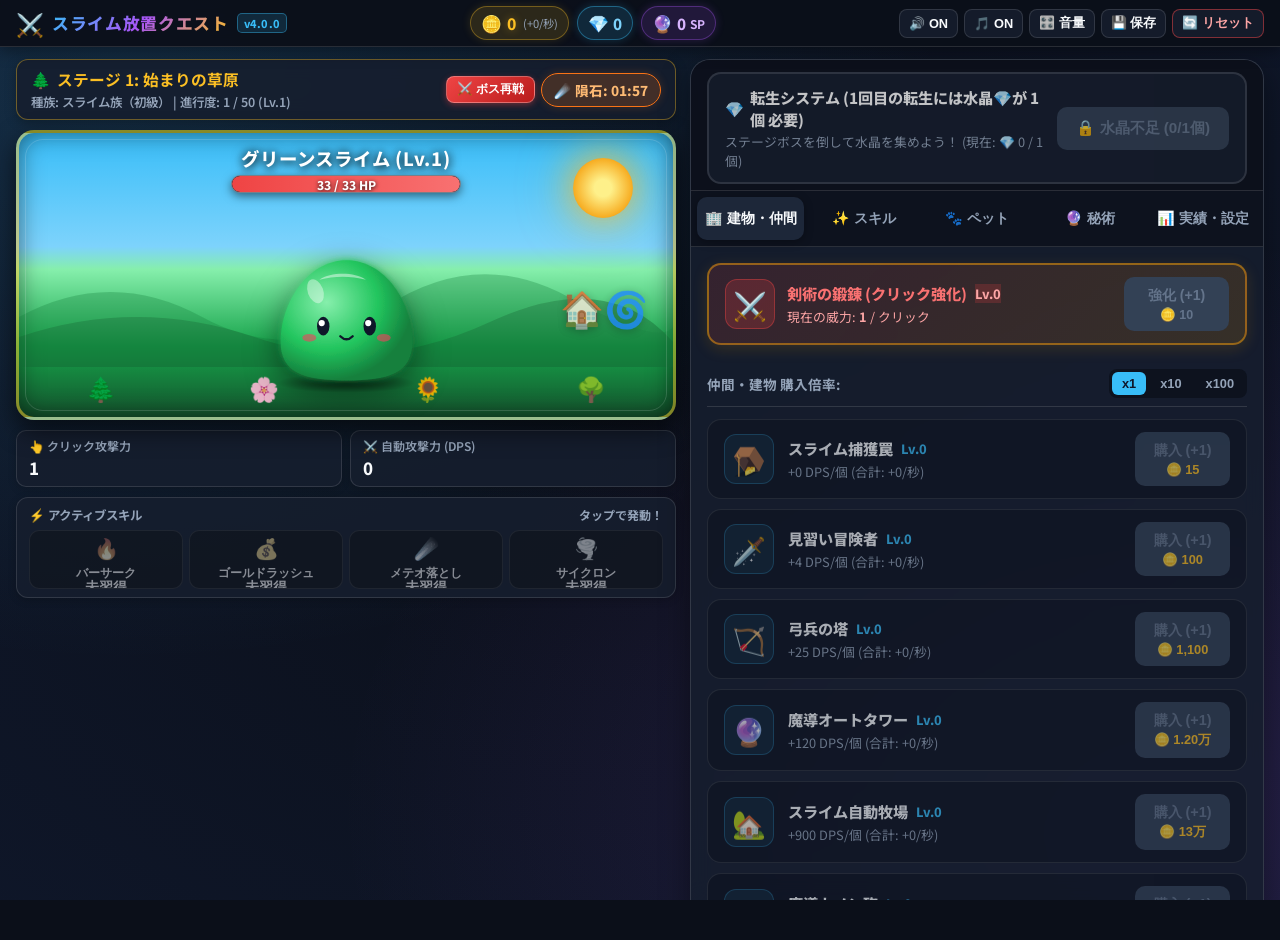
==== commit e6e7461f: "fix: v4.0.0 - 🐛 転生後のボス解放状態リセット＆ボス再戦終了時に元の通常レベルへ正確に復帰するレベルジャンプ不具合を完全修正！" ====
--- a/index.html
+++ b/index.html
@@ -7,7 +7,7 @@
   <link rel="preconnect" href="https://fonts.googleapis.com">
   <link rel="preconnect" href="https://fonts.gstatic.com" crossorigin>
   <link href="https://fonts.googleapis.com/css2?family=Noto+Sans+JP:wght@400;600;700;800;900&display=swap" rel="stylesheet">
-  <link rel="stylesheet" href="style.css?v=3.9.9">
+  <link rel="stylesheet" href="style.css?v=4.0.0">
 </head>
 <body>
 
@@ -16,7 +16,7 @@
     <div class="logo-area">
       <div class="logo-icon">⚔️</div>
       <h1>スライム放置クエスト</h1>
-      <span class="version-badge" id="app-version">v3.9.9</span>
+      <span class="version-badge" id="app-version">v4.0.0</span>
     </div>
 
     <div class="header-stats">
@@ -416,6 +416,6 @@
   <div class="toast-container" id="toast-container"></div>
 
   <!-- ゲームスクリプト -->
-  <script src="game.js?v=3.9.9"></script>
+  <script src="game.js?v=4.0.0"></script>
 </body>
 </html>
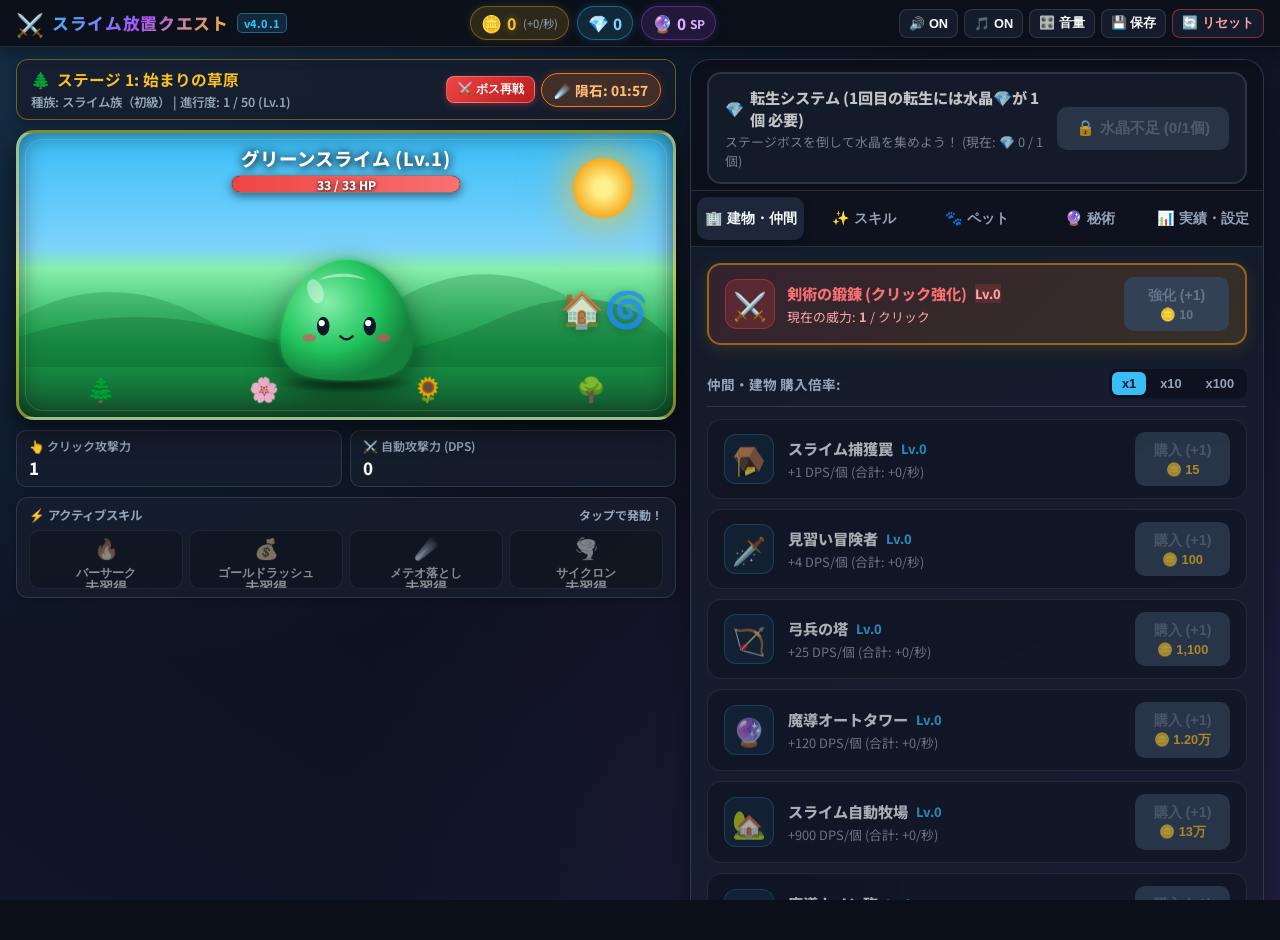
==== commit aad60232: "fix: v4.0.1 - 🐛 スライム捕獲罠の基礎DPSを1に設定＆formatNumberの小数切り捨て表示不具合を完全修正！" ====
--- a/index.html
+++ b/index.html
@@ -7,7 +7,7 @@
   <link rel="preconnect" href="https://fonts.googleapis.com">
   <link rel="preconnect" href="https://fonts.gstatic.com" crossorigin>
   <link href="https://fonts.googleapis.com/css2?family=Noto+Sans+JP:wght@400;600;700;800;900&display=swap" rel="stylesheet">
-  <link rel="stylesheet" href="style.css?v=4.0.0">
+  <link rel="stylesheet" href="style.css?v=4.0.1">
 </head>
 <body>
 
@@ -16,7 +16,7 @@
     <div class="logo-area">
       <div class="logo-icon">⚔️</div>
       <h1>スライム放置クエスト</h1>
-      <span class="version-badge" id="app-version">v4.0.0</span>
+      <span class="version-badge" id="app-version">v4.0.1</span>
     </div>
 
     <div class="header-stats">
@@ -416,6 +416,6 @@
   <div class="toast-container" id="toast-container"></div>
 
   <!-- ゲームスクリプト -->
-  <script src="game.js?v=4.0.0"></script>
+  <script src="game.js?v=4.0.1"></script>
 </body>
 </html>
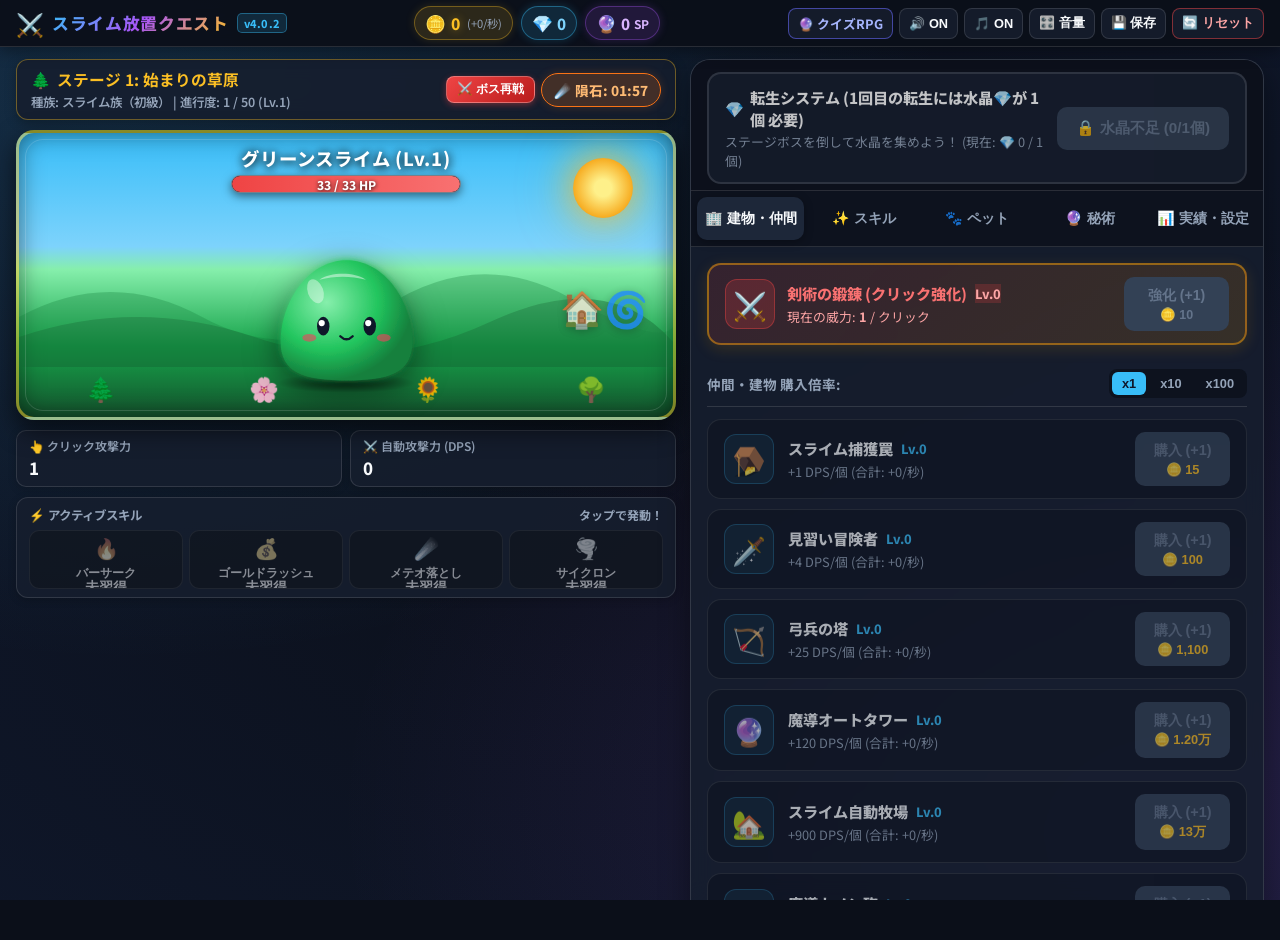
==== commit b53134b5: "fix: v4.0.2 - 🐛 ボス再戦から通常冒険に戻った際にレベル1に戻ってしまう不具合を完全修正！通常冒険の最新到達レベル（normalLevel）への確実な復帰を保証！" ====
--- a/index.html
+++ b/index.html
@@ -7,7 +7,7 @@
   <link rel="preconnect" href="https://fonts.googleapis.com">
   <link rel="preconnect" href="https://fonts.gstatic.com" crossorigin>
   <link href="https://fonts.googleapis.com/css2?family=Noto+Sans+JP:wght@400;600;700;800;900&display=swap" rel="stylesheet">
-  <link rel="stylesheet" href="style.css?v=4.0.1">
+  <link rel="stylesheet" href="style.css?v=4.0.2">
 </head>
 <body>
 
@@ -16,7 +16,7 @@
     <div class="logo-area">
       <div class="logo-icon">⚔️</div>
       <h1>スライム放置クエスト</h1>
-      <span class="version-badge" id="app-version">v4.0.1</span>
+      <span class="version-badge" id="app-version">v4.0.2</span>
     </div>
 
     <div class="header-stats">
@@ -42,6 +42,7 @@
     </div>
 
     <div class="header-controls">
+      <a href="quiz_rpg/index.html" class="icon-btn" style="border-color: rgba(99,102,241,0.6); color: #a5b4fc; text-decoration: none;" title="4択クイズ分岐RPGへ遊ぶ">🔮 クイズRPG</a>
       <button class="icon-btn" id="btn-sound" title="効果音(SE)切替">🔊 <span id="sound-text">ON</span></button>
       <button class="icon-btn" id="btn-bgm" title="音楽(BGM)切替">🎵 <span id="bgm-text">ON</span></button>
       <button class="icon-btn" id="btn-volume-settings" title="音量調節">🎛️ 音量</button>
@@ -416,6 +417,6 @@
   <div class="toast-container" id="toast-container"></div>
 
   <!-- ゲームスクリプト -->
-  <script src="game.js?v=4.0.1"></script>
+  <script src="game.js?v=4.0.2"></script>
 </body>
 </html>
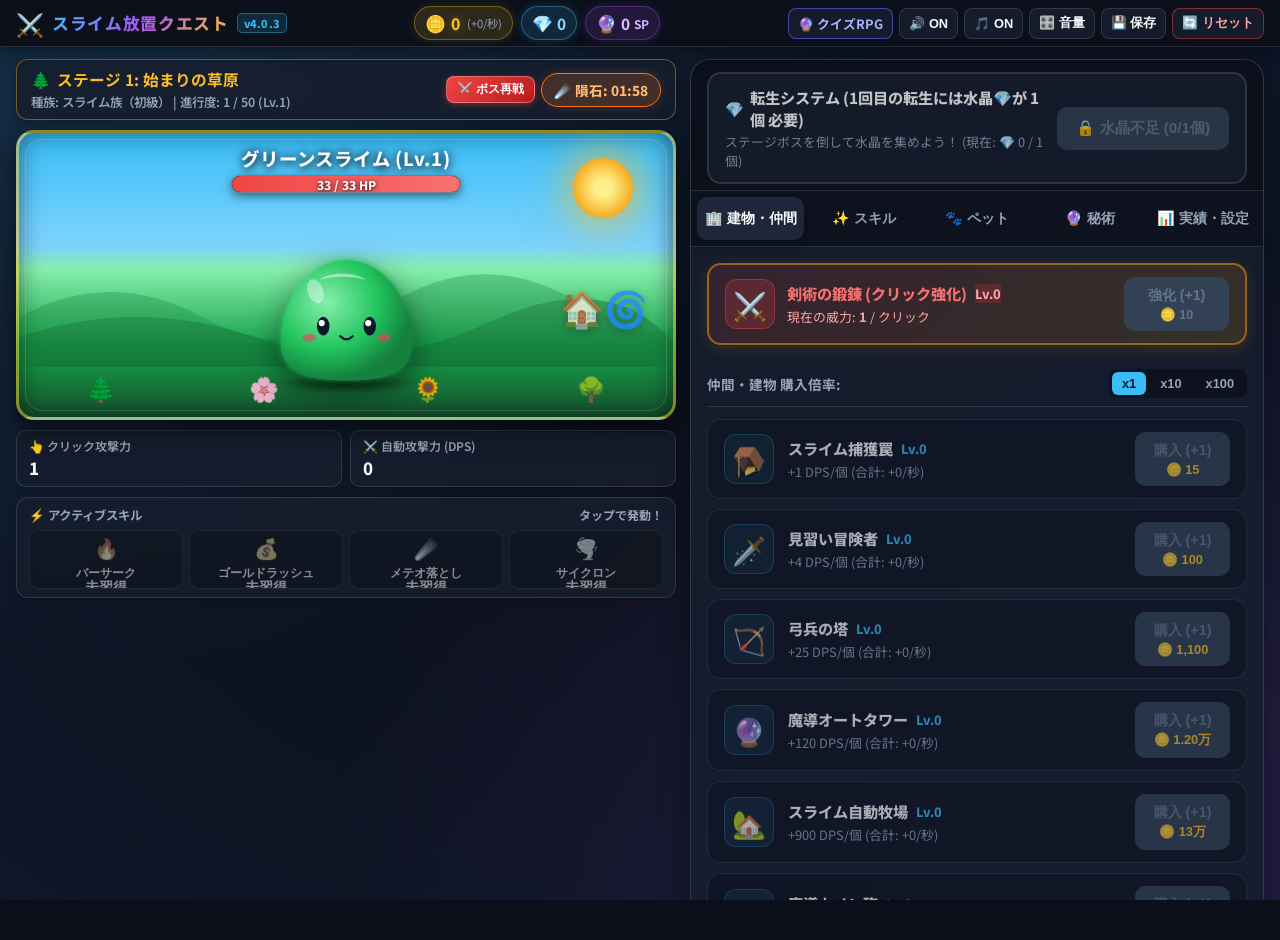
==== commit 8da2197b: "feat: v4.0.3 - ⚖️ スキル「連携の極意」「雷光の閃き」「剣技の心得」の効果倍率をマイルドに適正リバランス！過剰火力を抑えて手応えのあるバトルに調整！" ====
--- a/index.html
+++ b/index.html
@@ -7,7 +7,7 @@
   <link rel="preconnect" href="https://fonts.googleapis.com">
   <link rel="preconnect" href="https://fonts.gstatic.com" crossorigin>
   <link href="https://fonts.googleapis.com/css2?family=Noto+Sans+JP:wght@400;600;700;800;900&display=swap" rel="stylesheet">
-  <link rel="stylesheet" href="style.css?v=4.0.2">
+  <link rel="stylesheet" href="style.css?v=4.0.3">
 </head>
 <body>
 
@@ -16,7 +16,7 @@
     <div class="logo-area">
       <div class="logo-icon">⚔️</div>
       <h1>スライム放置クエスト</h1>
-      <span class="version-badge" id="app-version">v4.0.2</span>
+      <span class="version-badge" id="app-version">v4.0.3</span>
     </div>
 
     <div class="header-stats">
@@ -417,6 +417,6 @@
   <div class="toast-container" id="toast-container"></div>
 
   <!-- ゲームスクリプト -->
-  <script src="game.js?v=4.0.2"></script>
+  <script src="game.js?v=4.0.3"></script>
 </body>
 </html>
